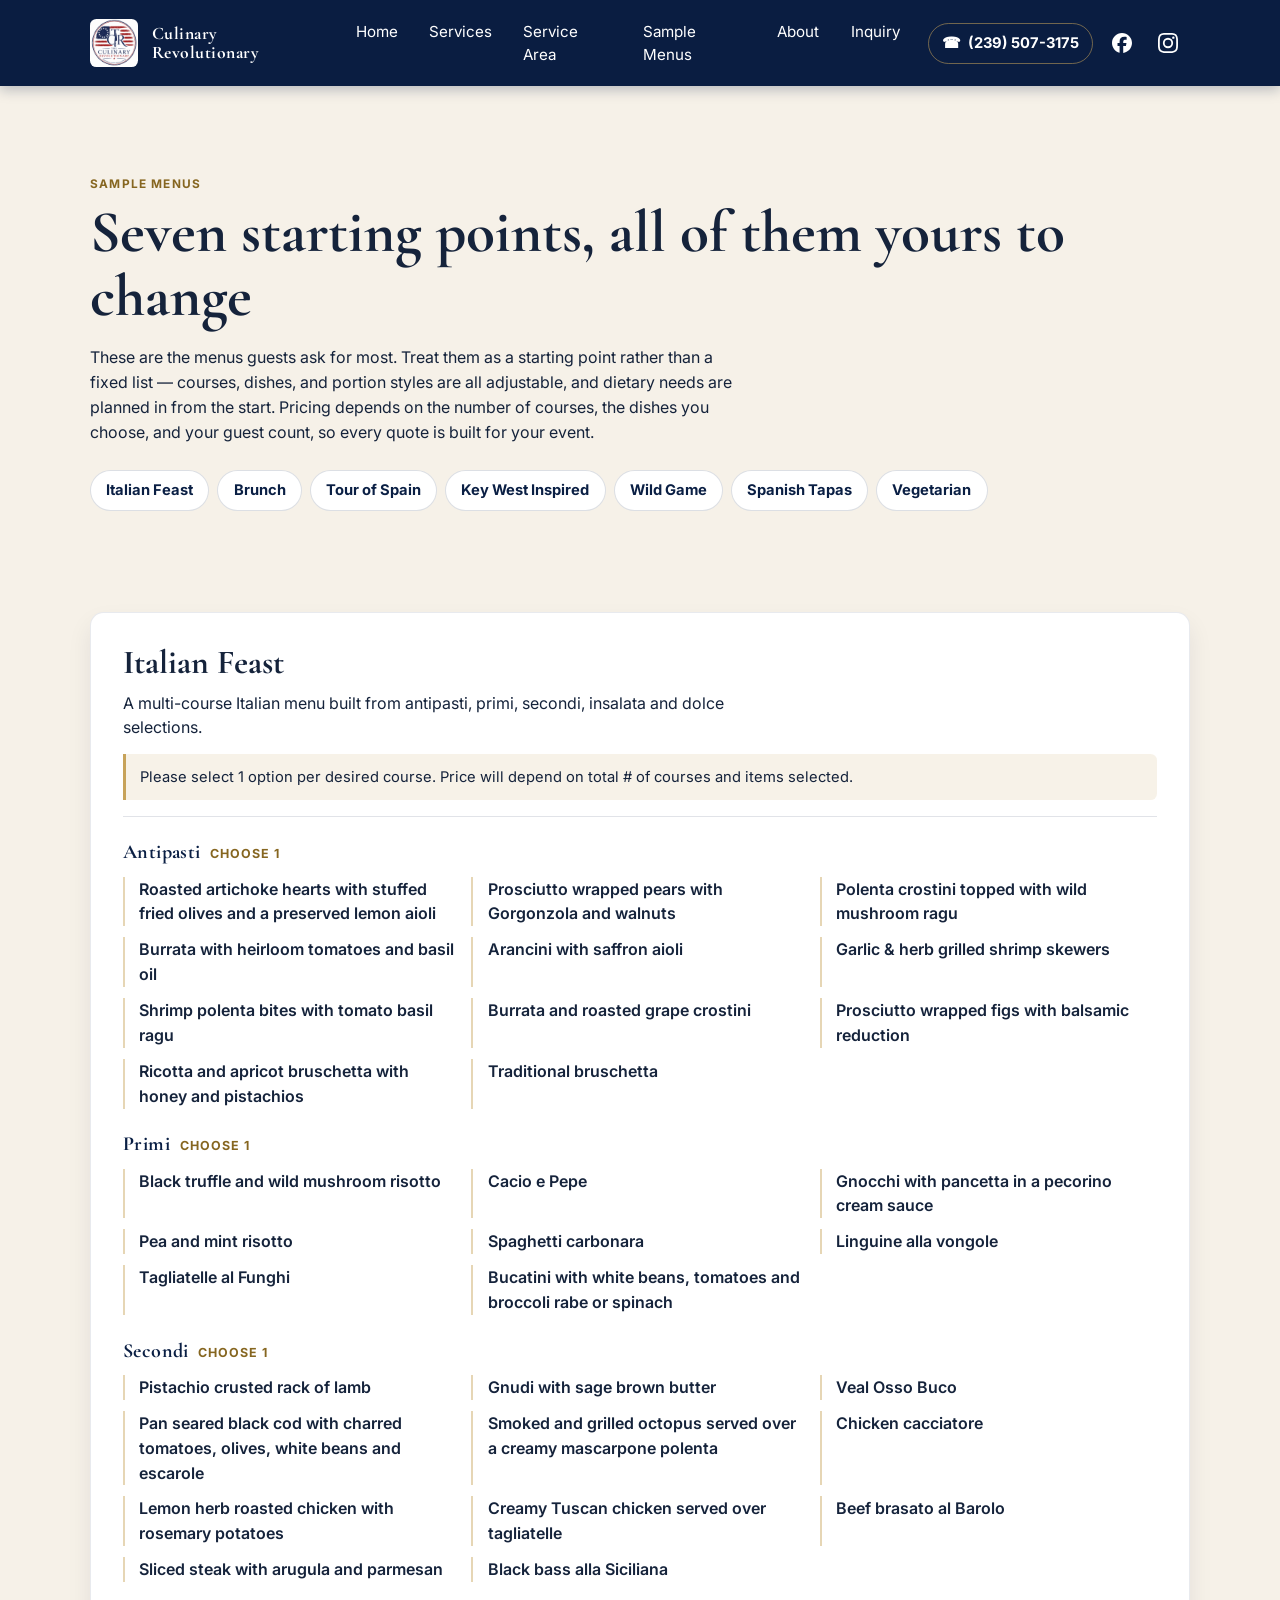
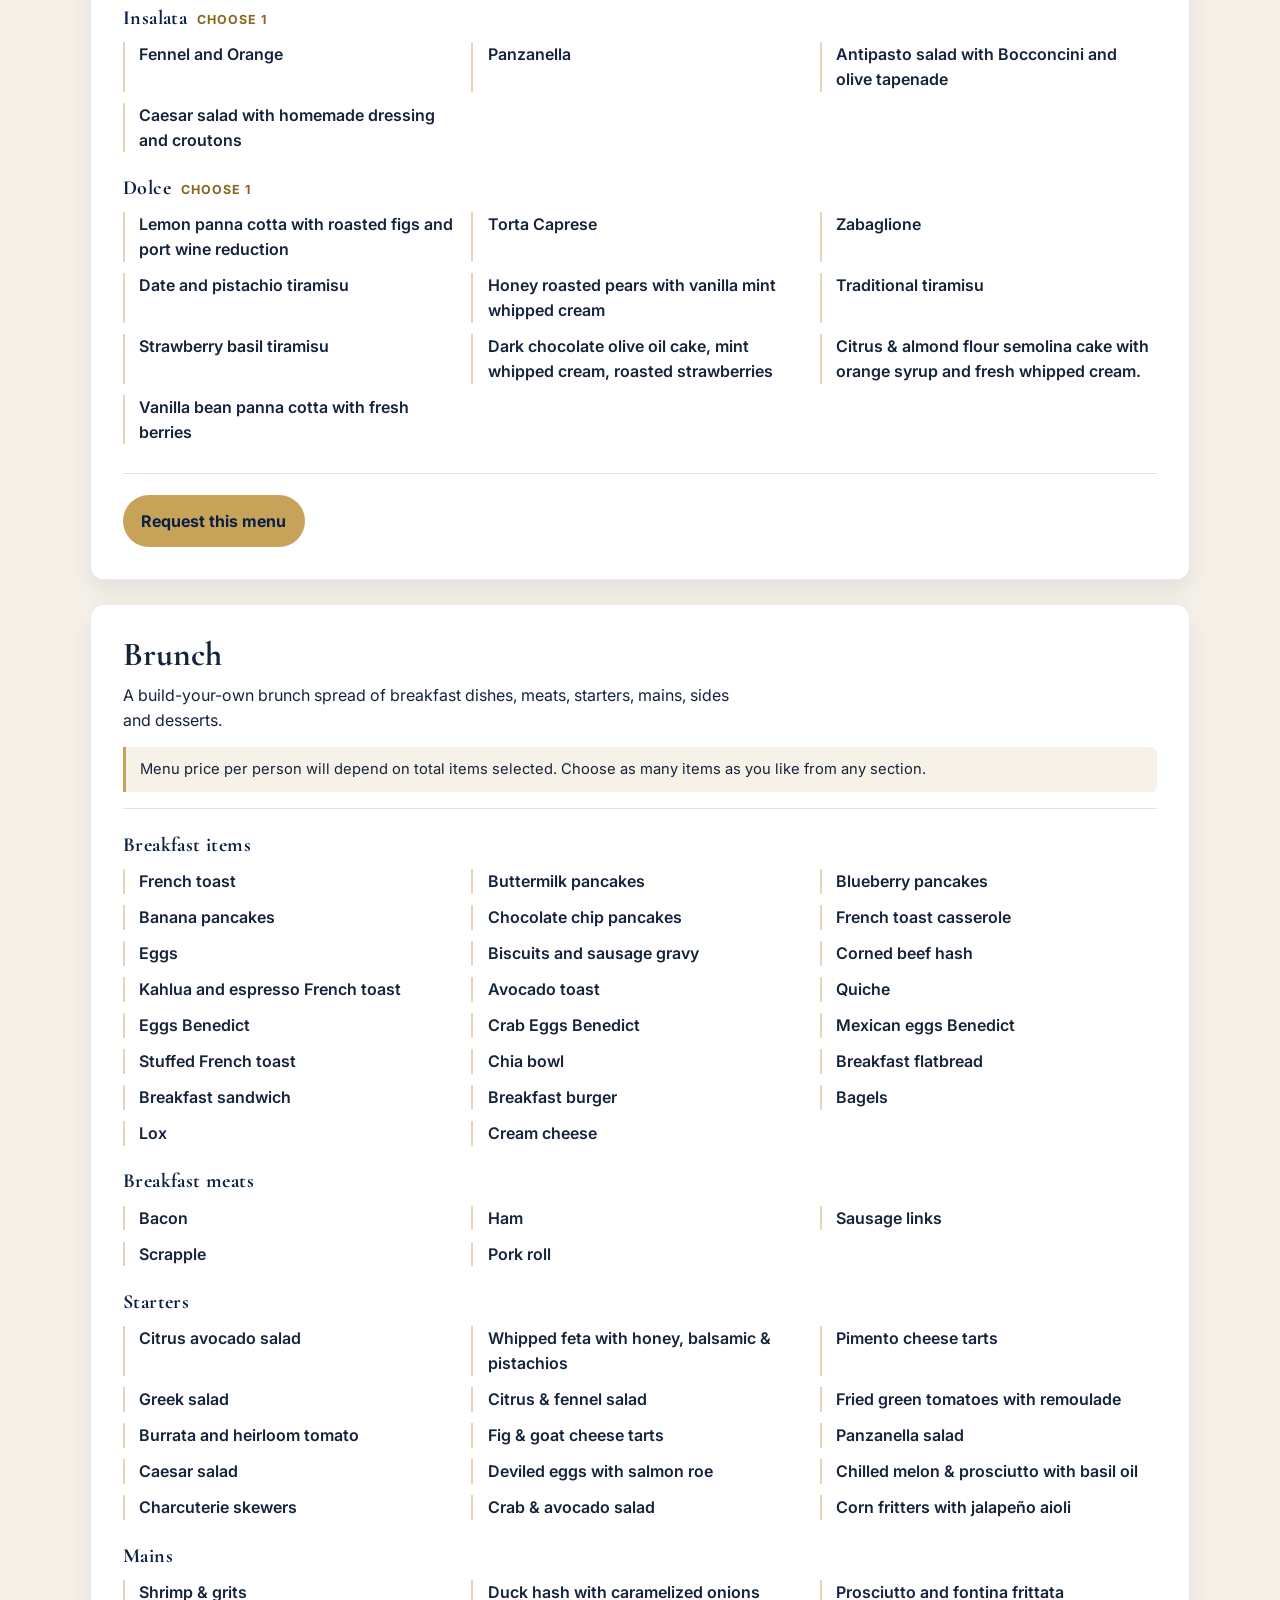
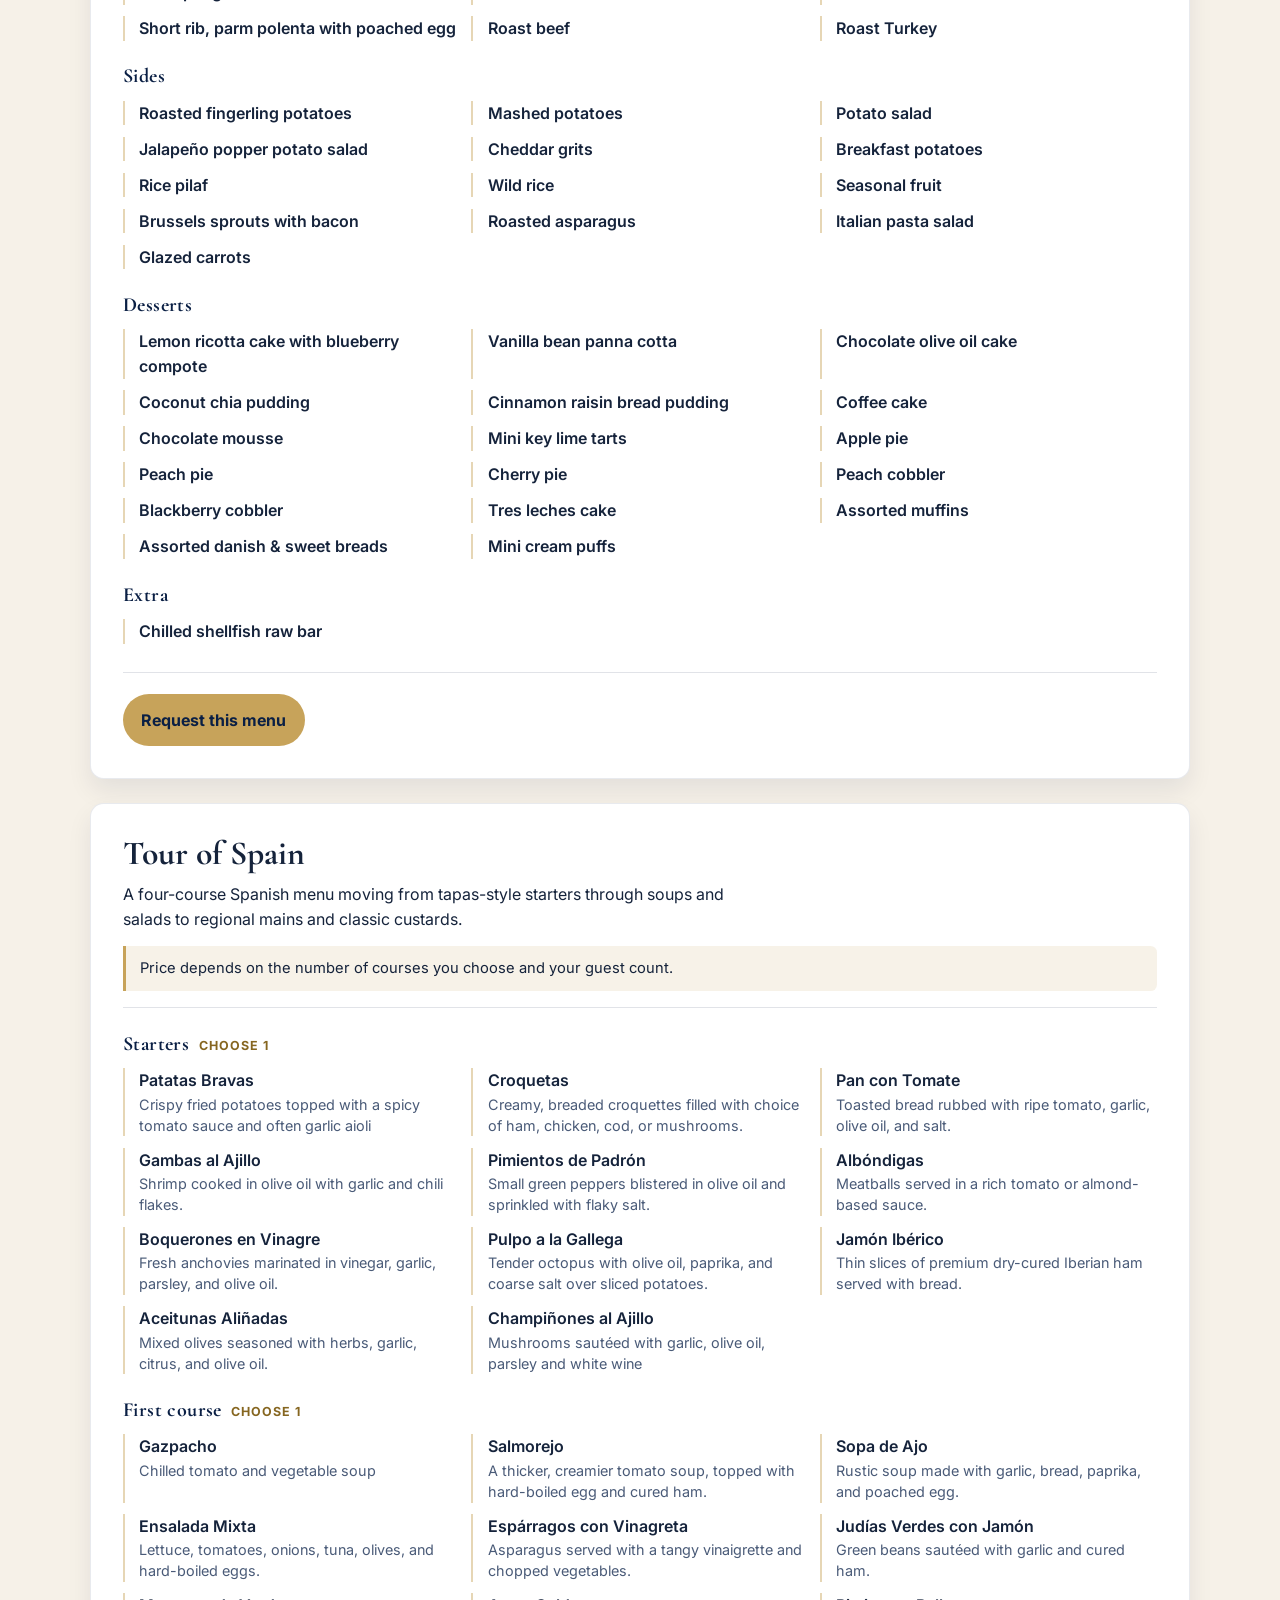
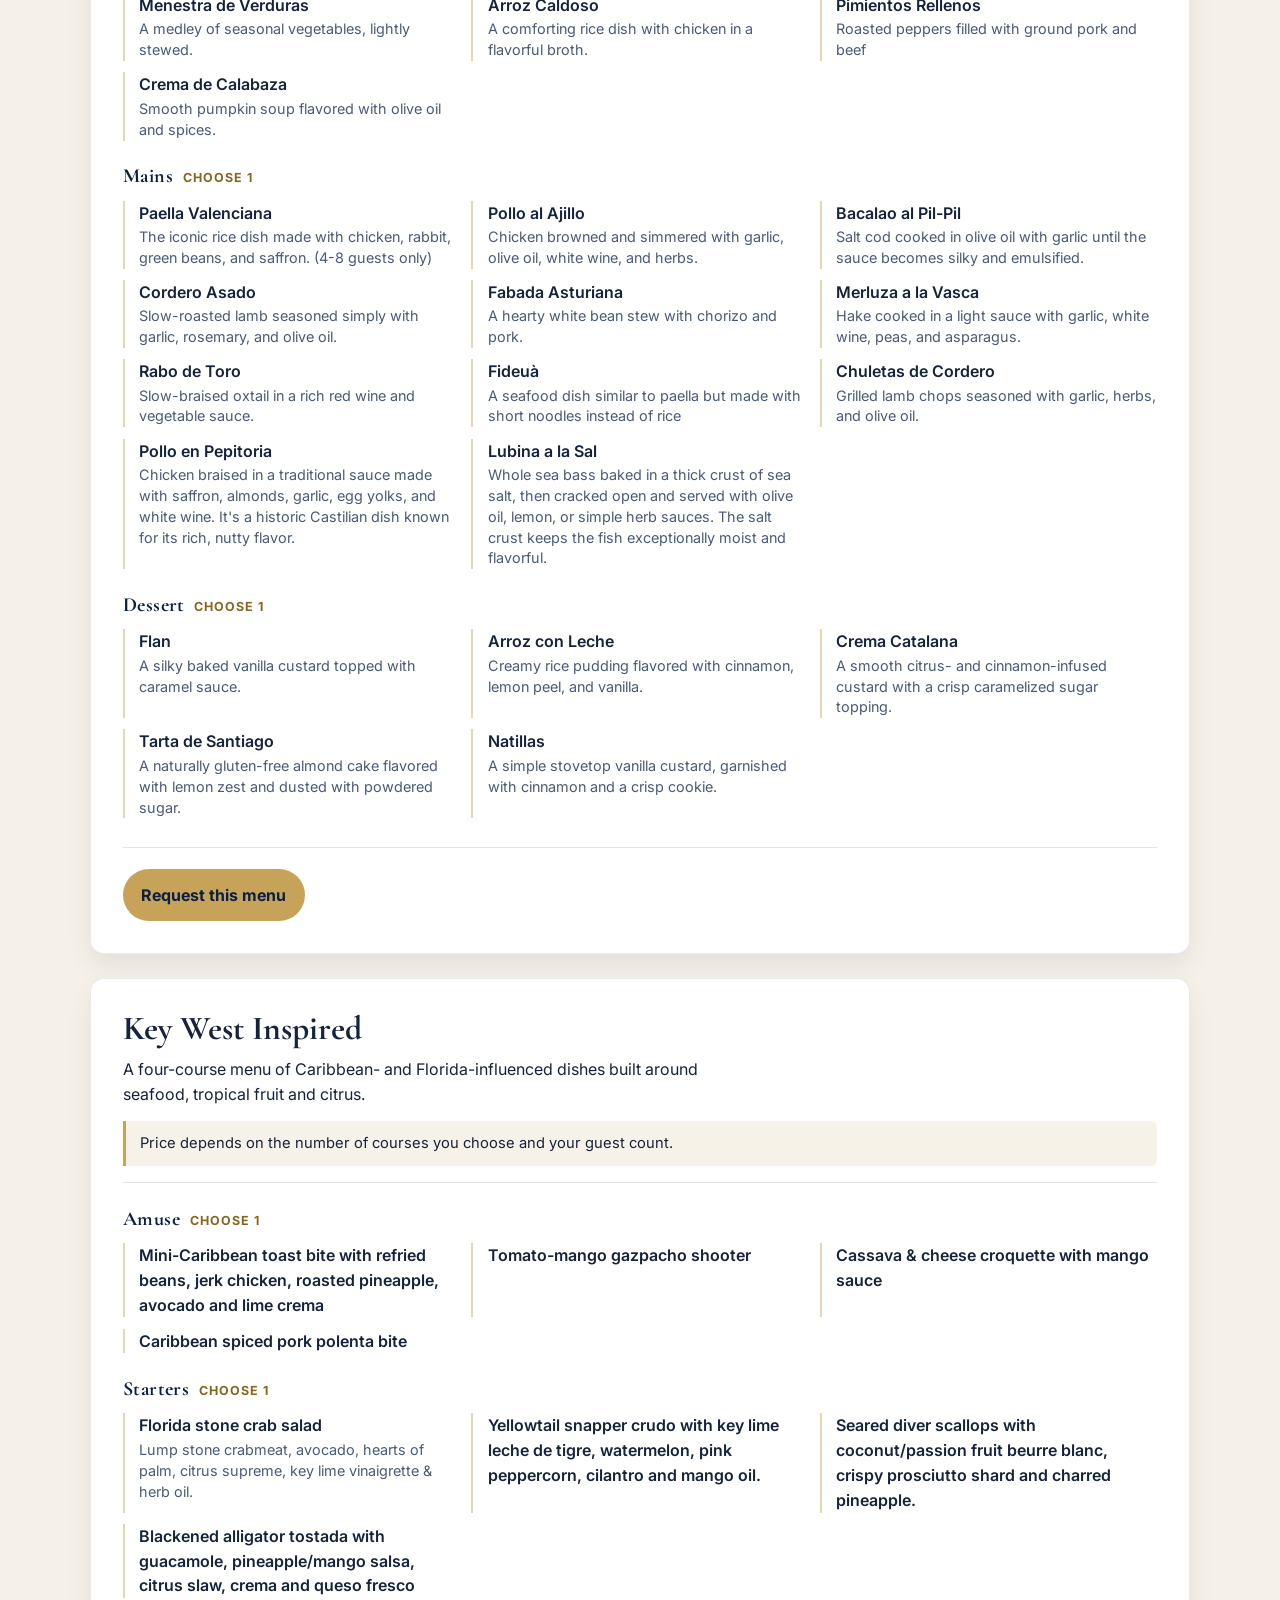
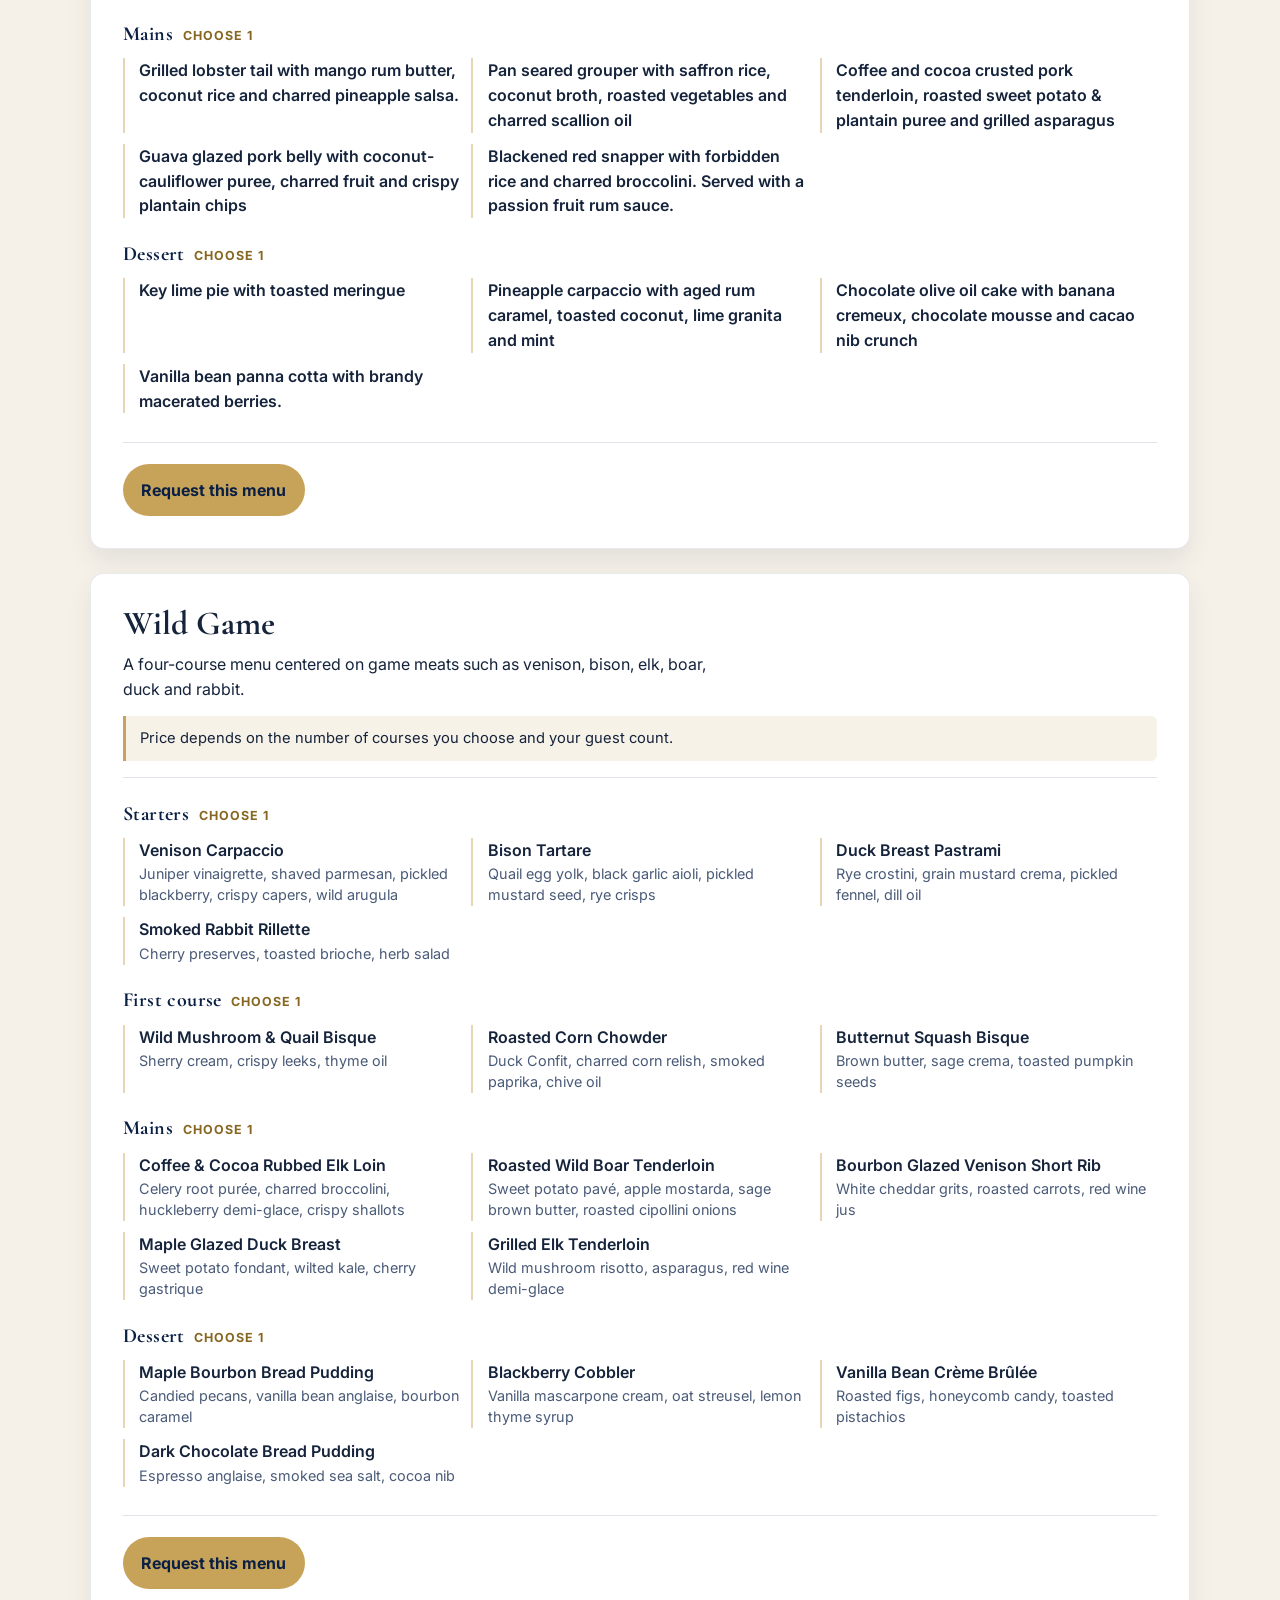
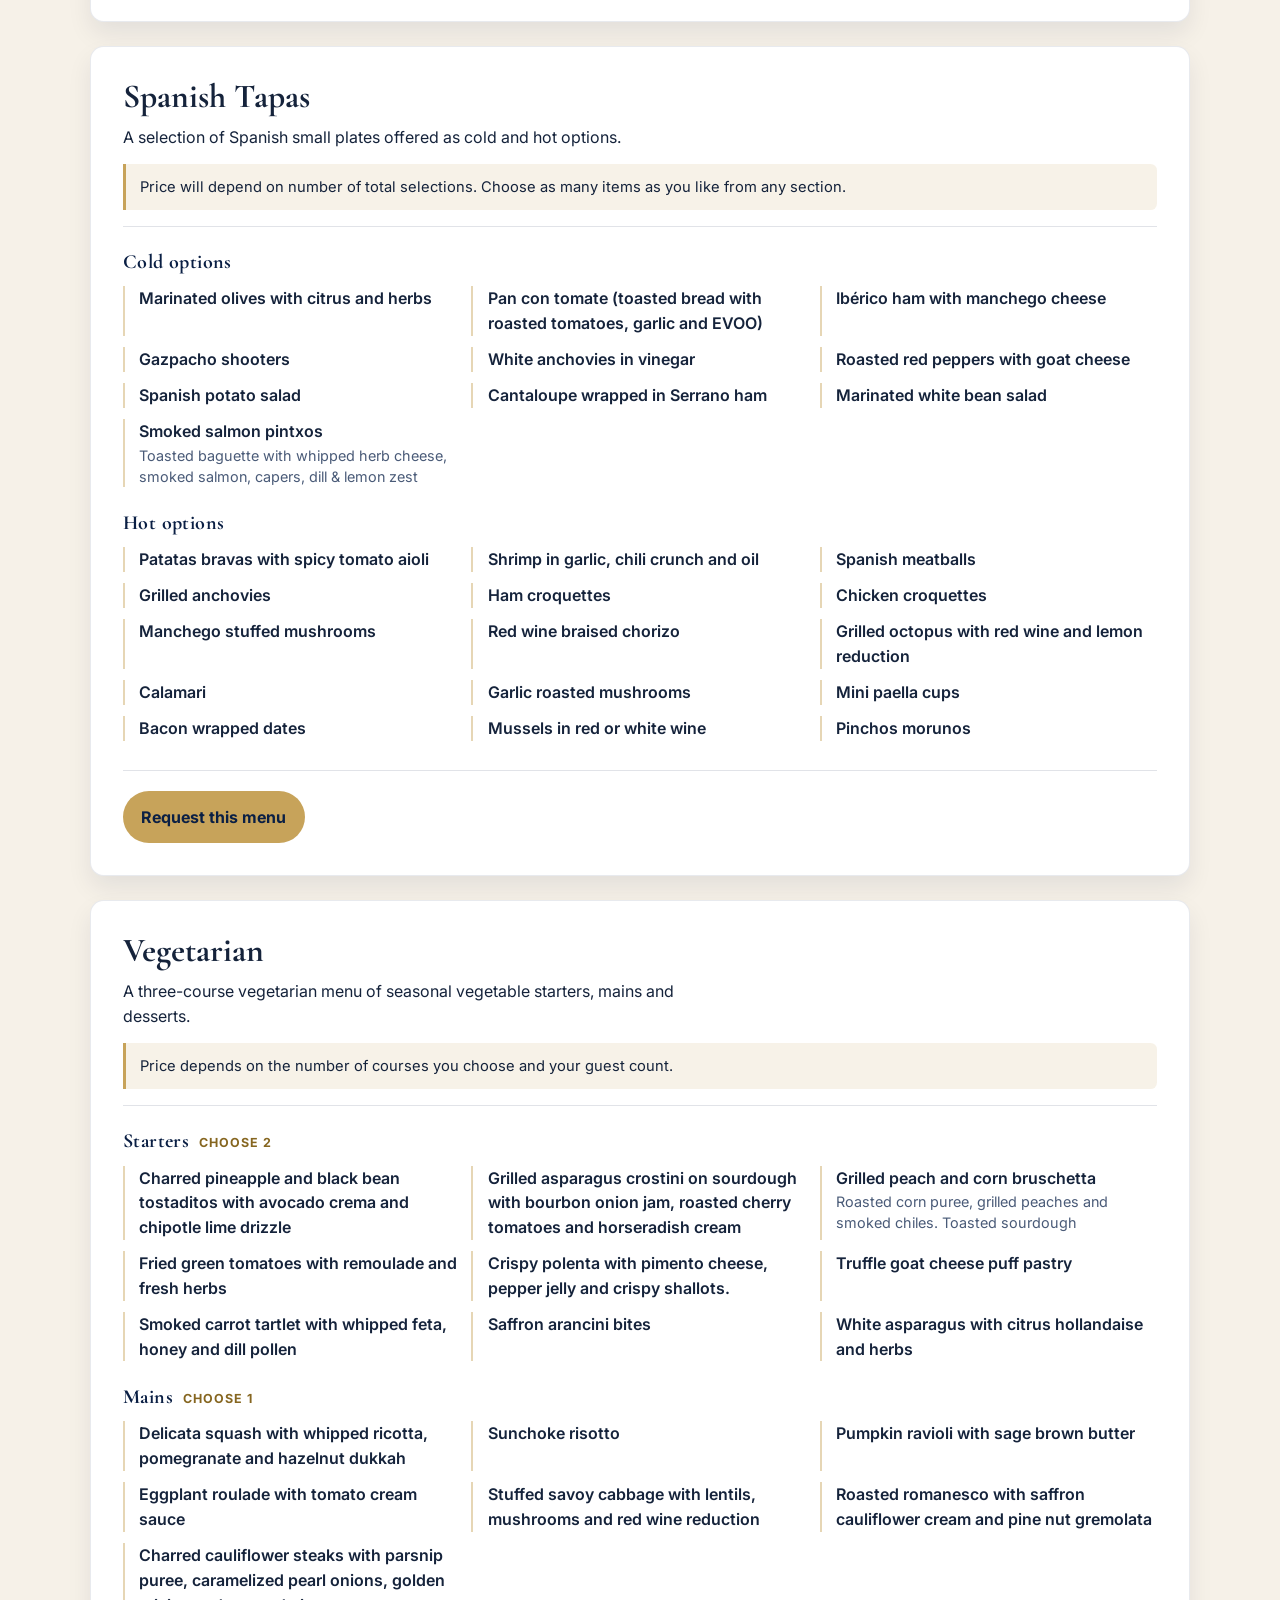
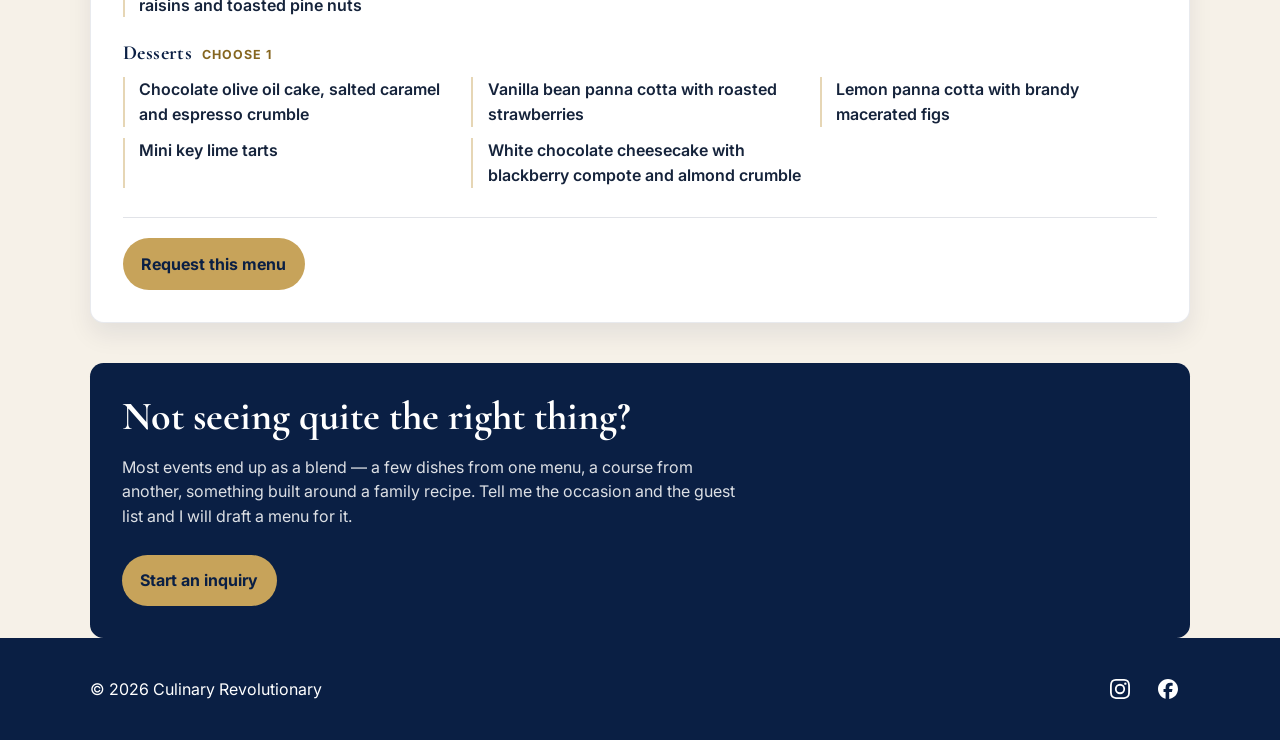
==== menus.html @ e6e98a35 "Add real menus, working inquiry form, and launch hardening The site had two things blocking a client" ====
<!DOCTYPE html>
<html lang="en">
<head>
  <meta charset="UTF-8" />
  <meta name="viewport" content="width=device-width, initial-scale=1.0" />
  <title>Sample Menus | Culinary Revolutionary — Private Chef, Southwest Florida</title>
  <meta
    name="description"
    content="Seven sample menus from Chef JB Martin: Italian, brunch, Spanish, Key West, wild game, tapas, and vegetarian. Every menu is customizable — choose your courses and dishes."
  />
  <meta name="theme-color" content="#0a1f44" />
  <link rel="canonical" href="https://www.culinary-revolutionary.com/menus.html" />

  <meta property="og:type" content="website" />
  <meta property="og:site_name" content="Culinary Revolutionary" />
  <meta property="og:title" content="Sample Menus | Culinary Revolutionary" />
  <meta property="og:description" content="Seven customizable sample menus from a private chef serving Southwest Florida." />
  <meta property="og:image" content="https://www.culinary-revolutionary.com/public/assets/hero.jpg" />
  <meta property="og:url" content="https://www.culinary-revolutionary.com/menus.html" />
  <meta name="twitter:card" content="summary_large_image" />

  <link rel="icon" href="favicon.ico" sizes="any" />
  <link rel="apple-touch-icon" href="public/assets/apple-touch-icon.png" />

  <link rel="preconnect" href="https://fonts.googleapis.com" />
  <link rel="preconnect" href="https://fonts.gstatic.com" crossorigin />
  <link
    href="https://fonts.googleapis.com/css2?family=Cormorant+Garamond:wght@600;700&family=Inter:wght@400;500;700&display=swap"
    rel="stylesheet"
  />
  <style>
    .icon-sprite { position: absolute; width: 0; height: 0; overflow: hidden; }
    .social-links { display: flex; align-items: center; gap: 0.15rem; margin: 0; padding: 0; list-style: none; }
    .social-links a { display: inline-flex; align-items: center; justify-content: center; width: 2.4rem; height: 2.4rem; }
    .social-links svg { display: block; width: 20px; height: 20px; fill: currentColor; }
  </style>
  <link rel="stylesheet" href="styles.css?v=20260829-1" />
</head>
<body>
  <a class="skip-link" href="#main">Skip to content</a>

  <!-- Icon sprite: referenced by <use> in the header and footer. -->
  <svg class="icon-sprite" aria-hidden="true" focusable="false" xmlns="http://www.w3.org/2000/svg">
    <symbol id="icon-facebook" viewBox="0 0 24 24">
      <path d="M9.101 23.691v-7.98H6.627v-3.667h2.474v-1.58c0-4.085 1.848-5.978 5.858-5.978.401 0 .955.042 1.468.103a8.68 8.68 0 0 1 1.141.195v3.325a8.623 8.623 0 0 0-.653-.036 26.805 26.805 0 0 0-.733-.009c-.707 0-1.259.096-1.675.309a1.686 1.686 0 0 0-.679.622c-.258.42-.374.995-.374 1.752v1.297h3.919l-.386 2.103-.287 1.564h-3.246v8.245C19.396 23.238 24 18.179 24 12.044c0-6.627-5.373-12-12-12s-12 5.373-12 12c0 5.628 3.874 10.35 9.101 11.647Z"/>
    </symbol>
    <symbol id="icon-instagram" viewBox="0 0 24 24">
      <path d="M12 2.163c3.204 0 3.584.012 4.85.07 3.252.148 4.771 1.691 4.919 4.919.058 1.265.069 1.645.069 4.849 0 3.205-.012 3.584-.069 4.849-.149 3.225-1.664 4.771-4.919 4.919-1.266.058-1.644.07-4.85.07-3.204 0-3.584-.012-4.849-.07-3.26-.149-4.771-1.699-4.919-4.92-.058-1.265-.07-1.644-.07-4.849 0-3.204.013-3.583.07-4.849.149-3.227 1.664-4.771 4.919-4.919 1.266-.057 1.645-.069 4.849-.069ZM12 0C8.741 0 8.333.014 7.053.072 2.695.272.273 2.69.073 7.052.014 8.333 0 8.741 0 12c0 3.259.014 3.668.072 4.948.2 4.358 2.618 6.78 6.98 6.98C8.333 23.986 8.741 24 12 24c3.259 0 3.668-.014 4.948-.072 4.354-.2 6.782-2.618 6.979-6.98.059-1.28.073-1.689.073-4.948 0-3.259-.014-3.667-.072-4.947-.196-4.354-2.617-6.78-6.979-6.98C15.668.014 15.259 0 12 0Zm0 5.838a6.162 6.162 0 1 0 0 12.324 6.162 6.162 0 0 0 0-12.324ZM12 16a4 4 0 1 1 0-8 4 4 0 0 1 0 8Zm6.406-11.845a1.44 1.44 0 1 0 0 2.881 1.44 1.44 0 0 0 0-2.881Z"/>
    </symbol>
  </svg>

  <header class="site-header">
    <div class="container nav-wrap">
      <a class="brand" href="index.html#home" aria-label="Culinary Revolutionary home">
        <img
          src="public/assets/logo-256.png"
          alt="Culinary Revolutionary logo"
          width="48"
          height="48"
        />
        <span>Culinary Revolutionary</span>
      </a>
      <nav id="primary-nav" aria-label="Main navigation">
        <ul>
          <li><a href="index.html#home">Home</a></li>
          <li><a href="index.html#services">Services</a></li>
          <li><a href="index.html#service-area">Service Area</a></li>
          <li><a href="menus.html" aria-current="page">Sample Menus</a></li>
          <li><a href="index.html#about">About</a></li>
          <li><a href="index.html#inquiry">Inquiry</a></li>
        </ul>
      </nav>
      <div class="header-actions">
        <a class="header-call" href="tel:+12395073175">
          <span aria-hidden="true">&#9742;</span>
          <span class="header-call-text">(239) 507-3175</span>
        </a>
        <ul class="social-links" aria-label="Culinary Revolutionary on social media">
          <li>
            <a
              href="https://www.facebook.com/people/Culinary-Revolutionary/61590884438081/"
              target="_blank"
              rel="noopener noreferrer"
              aria-label="Culinary Revolutionary on Facebook"
              title="Facebook"
            >
              <svg aria-hidden="true" focusable="false"><use href="#icon-facebook" /></svg>
            </a>
          </li>
          <li>
            <a
              href="https://www.instagram.com/culinary_revolutionary_"
              target="_blank"
              rel="noopener noreferrer"
              aria-label="Culinary Revolutionary on Instagram"
              title="Instagram"
            >
              <svg aria-hidden="true" focusable="false"><use href="#icon-instagram" /></svg>
            </a>
          </li>
        </ul>
        <button
          id="menu-toggle"
          class="menu-toggle"
          type="button"
          aria-controls="primary-nav"
          aria-expanded="false"
        >
          Menu
        </button>
      </div>
    </div>
  </header>

  <main id="main" tabindex="-1">
    <section class="section" id="menus">
      <div class="container">
        <p class="eyebrow">Sample Menus</p>
        <h1>Seven starting points, all of them yours to change</h1>
        <p class="section-intro">
          These are the menus guests ask for most. Treat them as a starting point rather
          than a fixed list — courses, dishes, and portion styles are all adjustable, and
          dietary needs are planned in from the start. Pricing depends on the number of
          courses, the dishes you choose, and your guest count, so every quote is built
          for your event.
        </p>
        <nav aria-label="Jump to a menu">
          <ul class="menu-toc">
      <li><a href="#italian-feast">Italian Feast</a></li>
      <li><a href="#brunch">Brunch</a></li>
      <li><a href="#tour-of-spain">Tour of Spain</a></li>
      <li><a href="#key-west-inspired">Key West Inspired</a></li>
      <li><a href="#wild-game">Wild Game</a></li>
      <li><a href="#spanish-tapas">Spanish Tapas</a></li>
      <li><a href="#vegetarian">Vegetarian</a></li>
          </ul>
        </nav>
      </div>
    </section>

    <div class="container">
      <article class="menu-block" id="italian-feast">
        <div class="menu-block-head">
          <h2>Italian Feast</h2>
          <p class="menu-blurb">A multi-course Italian menu built from antipasti, primi, secondi, insalata and dolce selections.</p>
          <p class="menu-selection-note">Please select 1 option per desired course. Price will depend on total # of courses and items selected.</p>
        </div>
        <div class="course">
          <div class="course-head">
            <h3>Antipasti</h3><span class="course-note">Choose 1</span>
          </div>
          <ul class="dish-list">
            <li>
              <span class="dish-name">Roasted artichoke hearts with stuffed fried olives and a preserved lemon aioli</span>
            </li>
            <li>
              <span class="dish-name">Prosciutto wrapped pears with Gorgonzola and walnuts</span>
            </li>
            <li>
              <span class="dish-name">Polenta crostini topped with wild mushroom ragu</span>
            </li>
            <li>
              <span class="dish-name">Burrata with heirloom tomatoes and basil oil</span>
            </li>
            <li>
              <span class="dish-name">Arancini with saffron aioli</span>
            </li>
            <li>
              <span class="dish-name">Garlic &amp; herb grilled shrimp skewers</span>
            </li>
            <li>
              <span class="dish-name">Shrimp polenta bites with tomato basil ragu</span>
            </li>
            <li>
              <span class="dish-name">Burrata and roasted grape crostini</span>
            </li>
            <li>
              <span class="dish-name">Prosciutto wrapped figs with balsamic reduction</span>
            </li>
            <li>
              <span class="dish-name">Ricotta and apricot bruschetta with honey and pistachios</span>
            </li>
            <li>
              <span class="dish-name">Traditional bruschetta</span>
            </li>
          </ul>
        </div>
        <div class="course">
          <div class="course-head">
            <h3>Primi</h3><span class="course-note">Choose 1</span>
          </div>
          <ul class="dish-list">
            <li>
              <span class="dish-name">Black truffle and wild mushroom risotto</span>
            </li>
            <li>
              <span class="dish-name">Cacio e Pepe</span>
            </li>
            <li>
              <span class="dish-name">Gnocchi with pancetta in a pecorino cream sauce</span>
            </li>
            <li>
              <span class="dish-name">Pea and mint risotto</span>
            </li>
            <li>
              <span class="dish-name">Spaghetti carbonara</span>
            </li>
            <li>
              <span class="dish-name">Linguine alla vongole</span>
            </li>
            <li>
              <span class="dish-name">Tagliatelle al Funghi</span>
            </li>
            <li>
              <span class="dish-name">Bucatini with white beans, tomatoes and broccoli rabe or spinach</span>
            </li>
          </ul>
        </div>
        <div class="course">
          <div class="course-head">
            <h3>Secondi</h3><span class="course-note">Choose 1</span>
          </div>
          <ul class="dish-list">
            <li>
              <span class="dish-name">Pistachio crusted rack of lamb</span>
            </li>
            <li>
              <span class="dish-name">Gnudi with sage brown butter</span>
            </li>
            <li>
              <span class="dish-name">Veal Osso Buco</span>
            </li>
            <li>
              <span class="dish-name">Pan seared black cod with charred tomatoes, olives, white beans and escarole</span>
            </li>
            <li>
              <span class="dish-name">Smoked and grilled octopus served over a creamy mascarpone polenta</span>
            </li>
            <li>
              <span class="dish-name">Chicken cacciatore</span>
            </li>
            <li>
              <span class="dish-name">Lemon herb roasted chicken with rosemary potatoes</span>
            </li>
            <li>
              <span class="dish-name">Creamy Tuscan chicken served over tagliatelle</span>
            </li>
            <li>
              <span class="dish-name">Beef brasato al Barolo</span>
            </li>
            <li>
              <span class="dish-name">Sliced steak with arugula and parmesan</span>
            </li>
            <li>
              <span class="dish-name">Black bass alla Siciliana</span>
            </li>
          </ul>
        </div>
        <div class="course">
          <div class="course-head">
            <h3>Insalata</h3><span class="course-note">Choose 1</span>
          </div>
          <ul class="dish-list">
            <li>
              <span class="dish-name">Fennel and Orange</span>
            </li>
            <li>
              <span class="dish-name">Panzanella</span>
            </li>
            <li>
              <span class="dish-name">Antipasto salad with Bocconcini and olive tapenade</span>
            </li>
            <li>
              <span class="dish-name">Caesar salad with homemade dressing and croutons</span>
            </li>
          </ul>
        </div>
        <div class="course">
          <div class="course-head">
            <h3>Dolce</h3><span class="course-note">Choose 1</span>
          </div>
          <ul class="dish-list">
            <li>
              <span class="dish-name">Lemon panna cotta with roasted figs and port wine reduction</span>
            </li>
            <li>
              <span class="dish-name">Torta Caprese</span>
            </li>
            <li>
              <span class="dish-name">Zabaglione</span>
            </li>
            <li>
              <span class="dish-name">Date and pistachio tiramisu</span>
            </li>
            <li>
              <span class="dish-name">Honey roasted pears with vanilla mint whipped cream</span>
            </li>
            <li>
              <span class="dish-name">Traditional tiramisu</span>
            </li>
            <li>
              <span class="dish-name">Strawberry basil tiramisu</span>
            </li>
            <li>
              <span class="dish-name">Dark chocolate olive oil cake, mint whipped cream, roasted strawberries</span>
            </li>
            <li>
              <span class="dish-name">Citrus &amp; almond flour semolina cake with orange syrup and fresh whipped cream.</span>
            </li>
            <li>
              <span class="dish-name">Vanilla bean panna cotta with fresh berries</span>
            </li>
          </ul>
        </div>
        <div class="menu-block-cta">
          <a class="button primary" href="index.html?menu=italian-feast#inquiry">Request this menu</a>
        </div>
      </article>
      <article class="menu-block" id="brunch">
        <div class="menu-block-head">
          <h2>Brunch</h2>
          <p class="menu-blurb">A build-your-own brunch spread of breakfast dishes, meats, starters, mains, sides and desserts.</p>
          <p class="menu-selection-note">Menu price per person will depend on total items selected. Choose as many items as you like from any section.</p>
        </div>
        <div class="course">
          <div class="course-head">
            <h3>Breakfast items</h3>
          </div>
          <ul class="dish-list">
            <li>
              <span class="dish-name">French toast</span>
            </li>
            <li>
              <span class="dish-name">Buttermilk pancakes</span>
            </li>
            <li>
              <span class="dish-name">Blueberry pancakes</span>
            </li>
            <li>
              <span class="dish-name">Banana pancakes</span>
            </li>
            <li>
              <span class="dish-name">Chocolate chip pancakes</span>
            </li>
            <li>
              <span class="dish-name">French toast casserole</span>
            </li>
            <li>
              <span class="dish-name">Eggs</span>
            </li>
            <li>
              <span class="dish-name">Biscuits and sausage gravy</span>
            </li>
            <li>
              <span class="dish-name">Corned beef hash</span>
            </li>
            <li>
              <span class="dish-name">Kahlua and espresso French toast</span>
            </li>
            <li>
              <span class="dish-name">Avocado toast</span>
            </li>
            <li>
              <span class="dish-name">Quiche</span>
            </li>
            <li>
              <span class="dish-name">Eggs Benedict</span>
            </li>
            <li>
              <span class="dish-name">Crab Eggs Benedict</span>
            </li>
            <li>
              <span class="dish-name">Mexican eggs Benedict</span>
            </li>
            <li>
              <span class="dish-name">Stuffed French toast</span>
            </li>
            <li>
              <span class="dish-name">Chia bowl</span>
            </li>
            <li>
              <span class="dish-name">Breakfast flatbread</span>
            </li>
            <li>
              <span class="dish-name">Breakfast sandwich</span>
            </li>
            <li>
              <span class="dish-name">Breakfast burger</span>
            </li>
            <li>
              <span class="dish-name">Bagels</span>
            </li>
            <li>
              <span class="dish-name">Lox</span>
            </li>
            <li>
              <span class="dish-name">Cream cheese</span>
            </li>
          </ul>
        </div>
        <div class="course">
          <div class="course-head">
            <h3>Breakfast meats</h3>
          </div>
          <ul class="dish-list">
            <li>
              <span class="dish-name">Bacon</span>
            </li>
            <li>
              <span class="dish-name">Ham</span>
            </li>
            <li>
              <span class="dish-name">Sausage links</span>
            </li>
            <li>
              <span class="dish-name">Scrapple</span>
            </li>
            <li>
              <span class="dish-name">Pork roll</span>
            </li>
          </ul>
        </div>
        <div class="course">
          <div class="course-head">
            <h3>Starters</h3>
          </div>
          <ul class="dish-list">
            <li>
              <span class="dish-name">Citrus avocado salad</span>
            </li>
            <li>
              <span class="dish-name">Whipped feta with honey, balsamic &amp; pistachios</span>
            </li>
            <li>
              <span class="dish-name">Pimento cheese tarts</span>
            </li>
            <li>
              <span class="dish-name">Greek salad</span>
            </li>
            <li>
              <span class="dish-name">Citrus &amp; fennel salad</span>
            </li>
            <li>
              <span class="dish-name">Fried green tomatoes with remoulade</span>
            </li>
            <li>
              <span class="dish-name">Burrata and heirloom tomato</span>
            </li>
            <li>
              <span class="dish-name">Fig &amp; goat cheese tarts</span>
            </li>
            <li>
              <span class="dish-name">Panzanella salad</span>
            </li>
            <li>
              <span class="dish-name">Caesar salad</span>
            </li>
            <li>
              <span class="dish-name">Deviled eggs with salmon roe</span>
            </li>
            <li>
              <span class="dish-name">Chilled melon &amp; prosciutto with basil oil</span>
            </li>
            <li>
              <span class="dish-name">Charcuterie skewers</span>
            </li>
            <li>
              <span class="dish-name">Crab &amp; avocado salad</span>
            </li>
            <li>
              <span class="dish-name">Corn fritters with jalapeño aioli</span>
            </li>
          </ul>
        </div>
        <div class="course">
          <div class="course-head">
            <h3>Mains</h3>
          </div>
          <ul class="dish-list">
            <li>
              <span class="dish-name">Shrimp &amp; grits</span>
            </li>
            <li>
              <span class="dish-name">Duck hash with caramelized onions</span>
            </li>
            <li>
              <span class="dish-name">Prosciutto and fontina frittata</span>
            </li>
            <li>
              <span class="dish-name">Short rib, parm polenta with poached egg</span>
            </li>
            <li>
              <span class="dish-name">Roast beef</span>
            </li>
            <li>
              <span class="dish-name">Roast Turkey</span>
            </li>
          </ul>
        </div>
        <div class="course">
          <div class="course-head">
            <h3>Sides</h3>
          </div>
          <ul class="dish-list">
            <li>
              <span class="dish-name">Roasted fingerling potatoes</span>
            </li>
            <li>
              <span class="dish-name">Mashed potatoes</span>
            </li>
            <li>
              <span class="dish-name">Potato salad</span>
            </li>
            <li>
              <span class="dish-name">Jalapeño popper potato salad</span>
            </li>
            <li>
              <span class="dish-name">Cheddar grits</span>
            </li>
            <li>
              <span class="dish-name">Breakfast potatoes</span>
            </li>
            <li>
              <span class="dish-name">Rice pilaf</span>
            </li>
            <li>
              <span class="dish-name">Wild rice</span>
            </li>
            <li>
              <span class="dish-name">Seasonal fruit</span>
            </li>
            <li>
              <span class="dish-name">Brussels sprouts with bacon</span>
            </li>
            <li>
              <span class="dish-name">Roasted asparagus</span>
            </li>
            <li>
              <span class="dish-name">Italian pasta salad</span>
            </li>
            <li>
              <span class="dish-name">Glazed carrots</span>
            </li>
          </ul>
        </div>
        <div class="course">
          <div class="course-head">
            <h3>Desserts</h3>
          </div>
          <ul class="dish-list">
            <li>
              <span class="dish-name">Lemon ricotta cake with blueberry compote</span>
            </li>
            <li>
              <span class="dish-name">Vanilla bean panna cotta</span>
            </li>
            <li>
              <span class="dish-name">Chocolate olive oil cake</span>
            </li>
            <li>
              <span class="dish-name">Coconut chia pudding</span>
            </li>
            <li>
              <span class="dish-name">Cinnamon raisin bread pudding</span>
            </li>
            <li>
              <span class="dish-name">Coffee cake</span>
            </li>
            <li>
              <span class="dish-name">Chocolate mousse</span>
            </li>
            <li>
              <span class="dish-name">Mini key lime tarts</span>
            </li>
            <li>
              <span class="dish-name">Apple pie</span>
            </li>
            <li>
              <span class="dish-name">Peach pie</span>
            </li>
            <li>
              <span class="dish-name">Cherry pie</span>
            </li>
            <li>
              <span class="dish-name">Peach cobbler</span>
            </li>
            <li>
              <span class="dish-name">Blackberry cobbler</span>
            </li>
            <li>
              <span class="dish-name">Tres leches cake</span>
            </li>
            <li>
              <span class="dish-name">Assorted muffins</span>
            </li>
            <li>
              <span class="dish-name">Assorted danish &amp; sweet breads</span>
            </li>
            <li>
              <span class="dish-name">Mini cream puffs</span>
            </li>
          </ul>
        </div>
        <div class="course">
          <div class="course-head">
            <h3>Extra</h3>
          </div>
          <ul class="dish-list">
            <li>
              <span class="dish-name">Chilled shellfish raw bar</span>
            </li>
          </ul>
        </div>
        <div class="menu-block-cta">
          <a class="button primary" href="index.html?menu=brunch#inquiry">Request this menu</a>
        </div>
      </article>
      <article class="menu-block" id="tour-of-spain">
        <div class="menu-block-head">
          <h2>Tour of Spain</h2>
          <p class="menu-blurb">A four-course Spanish menu moving from tapas-style starters through soups and salads to regional mains and classic custards.</p>
          <p class="menu-selection-note">Price depends on the number of courses you choose and your guest count.</p>
        </div>
        <div class="course">
          <div class="course-head">
            <h3>Starters</h3><span class="course-note">Choose 1</span>
          </div>
          <ul class="dish-list">
            <li>
              <span class="dish-name">Patatas Bravas</span>
              <span class="dish-desc">Crispy fried potatoes topped with a spicy tomato sauce and often garlic aioli</span>
            </li>
            <li>
              <span class="dish-name">Croquetas</span>
              <span class="dish-desc">Creamy, breaded croquettes filled with choice of ham, chicken, cod, or mushrooms.</span>
            </li>
            <li>
              <span class="dish-name">Pan con Tomate</span>
              <span class="dish-desc">Toasted bread rubbed with ripe tomato, garlic, olive oil, and salt.</span>
            </li>
            <li>
              <span class="dish-name">Gambas al Ajillo</span>
              <span class="dish-desc">Shrimp cooked in olive oil with garlic and chili flakes.</span>
            </li>
            <li>
              <span class="dish-name">Pimientos de Padrón</span>
              <span class="dish-desc">Small green peppers blistered in olive oil and sprinkled with flaky salt.</span>
            </li>
            <li>
              <span class="dish-name">Albóndigas</span>
              <span class="dish-desc">Meatballs served in a rich tomato or almond-based sauce.</span>
            </li>
            <li>
              <span class="dish-name">Boquerones en Vinagre</span>
              <span class="dish-desc">Fresh anchovies marinated in vinegar, garlic, parsley, and olive oil.</span>
            </li>
            <li>
              <span class="dish-name">Pulpo a la Gallega</span>
              <span class="dish-desc">Tender octopus with olive oil, paprika, and coarse salt over sliced potatoes.</span>
            </li>
            <li>
              <span class="dish-name">Jamón Ibérico</span>
              <span class="dish-desc">Thin slices of premium dry-cured Iberian ham served with bread.</span>
            </li>
            <li>
              <span class="dish-name">Aceitunas Aliñadas</span>
              <span class="dish-desc">Mixed olives seasoned with herbs, garlic, citrus, and olive oil.</span>
            </li>
            <li>
              <span class="dish-name">Champiñones al Ajillo</span>
              <span class="dish-desc">Mushrooms sautéed with garlic, olive oil, parsley and white wine</span>
            </li>
          </ul>
        </div>
        <div class="course">
          <div class="course-head">
            <h3>First course</h3><span class="course-note">Choose 1</span>
          </div>
          <ul class="dish-list">
            <li>
              <span class="dish-name">Gazpacho</span>
              <span class="dish-desc">Chilled tomato and vegetable soup</span>
            </li>
            <li>
              <span class="dish-name">Salmorejo</span>
              <span class="dish-desc">A thicker, creamier tomato soup, topped with hard-boiled egg and cured ham.</span>
            </li>
            <li>
              <span class="dish-name">Sopa de Ajo</span>
              <span class="dish-desc">Rustic soup made with garlic, bread, paprika, and poached egg.</span>
            </li>
            <li>
              <span class="dish-name">Ensalada Mixta</span>
              <span class="dish-desc">Lettuce, tomatoes, onions, tuna, olives, and hard-boiled eggs.</span>
            </li>
            <li>
              <span class="dish-name">Espárragos con Vinagreta</span>
              <span class="dish-desc">Asparagus served with a tangy vinaigrette and chopped vegetables.</span>
            </li>
            <li>
              <span class="dish-name">Judías Verdes con Jamón</span>
              <span class="dish-desc">Green beans sautéed with garlic and cured ham.</span>
            </li>
            <li>
              <span class="dish-name">Menestra de Verduras</span>
              <span class="dish-desc">A medley of seasonal vegetables, lightly stewed.</span>
            </li>
            <li>
              <span class="dish-name">Arroz Caldoso</span>
              <span class="dish-desc">A comforting rice dish with chicken in a flavorful broth.</span>
            </li>
            <li>
              <span class="dish-name">Pimientos Rellenos</span>
              <span class="dish-desc">Roasted peppers filled with ground pork and beef</span>
            </li>
            <li>
              <span class="dish-name">Crema de Calabaza</span>
              <span class="dish-desc">Smooth pumpkin soup flavored with olive oil and spices.</span>
            </li>
          </ul>
        </div>
        <div class="course">
          <div class="course-head">
            <h3>Mains</h3><span class="course-note">Choose 1</span>
          </div>
          <ul class="dish-list">
            <li>
              <span class="dish-name">Paella Valenciana</span>
              <span class="dish-desc">The iconic rice dish made with chicken, rabbit, green beans, and saffron. (4-8 guests only)</span>
            </li>
            <li>
              <span class="dish-name">Pollo al Ajillo</span>
              <span class="dish-desc">Chicken browned and simmered with garlic, olive oil, white wine, and herbs.</span>
            </li>
            <li>
              <span class="dish-name">Bacalao al Pil-Pil</span>
              <span class="dish-desc">Salt cod cooked in olive oil with garlic until the sauce becomes silky and emulsified.</span>
            </li>
            <li>
              <span class="dish-name">Cordero Asado</span>
              <span class="dish-desc">Slow-roasted lamb seasoned simply with garlic, rosemary, and olive oil.</span>
            </li>
            <li>
              <span class="dish-name">Fabada Asturiana</span>
              <span class="dish-desc">A hearty white bean stew with chorizo and pork.</span>
            </li>
            <li>
              <span class="dish-name">Merluza a la Vasca</span>
              <span class="dish-desc">Hake cooked in a light sauce with garlic, white wine, peas, and asparagus.</span>
            </li>
            <li>
              <span class="dish-name">Rabo de Toro</span>
              <span class="dish-desc">Slow-braised oxtail in a rich red wine and vegetable sauce.</span>
            </li>
            <li>
              <span class="dish-name">Fideuà</span>
              <span class="dish-desc">A seafood dish similar to paella but made with short noodles instead of rice</span>
            </li>
            <li>
              <span class="dish-name">Chuletas de Cordero</span>
              <span class="dish-desc">Grilled lamb chops seasoned with garlic, herbs, and olive oil.</span>
            </li>
            <li>
              <span class="dish-name">Pollo en Pepitoria</span>
              <span class="dish-desc">Chicken braised in a traditional sauce made with saffron, almonds, garlic, egg yolks, and white wine. It&#x27;s a historic Castilian dish known for its rich, nutty flavor.</span>
            </li>
            <li>
              <span class="dish-name">Lubina a la Sal</span>
              <span class="dish-desc">Whole sea bass baked in a thick crust of sea salt, then cracked open and served with olive oil, lemon, or simple herb sauces. The salt crust keeps the fish exceptionally moist and flavorful.</span>
            </li>
          </ul>
        </div>
        <div class="course">
          <div class="course-head">
            <h3>Dessert</h3><span class="course-note">Choose 1</span>
          </div>
          <ul class="dish-list">
            <li>
              <span class="dish-name">Flan</span>
              <span class="dish-desc">A silky baked vanilla custard topped with caramel sauce.</span>
            </li>
            <li>
              <span class="dish-name">Arroz con Leche</span>
              <span class="dish-desc">Creamy rice pudding flavored with cinnamon, lemon peel, and vanilla.</span>
            </li>
            <li>
              <span class="dish-name">Crema Catalana</span>
              <span class="dish-desc">A smooth citrus- and cinnamon-infused custard with a crisp caramelized sugar topping.</span>
            </li>
            <li>
              <span class="dish-name">Tarta de Santiago</span>
              <span class="dish-desc">A naturally gluten-free almond cake flavored with lemon zest and dusted with powdered sugar.</span>
            </li>
            <li>
              <span class="dish-name">Natillas</span>
              <span class="dish-desc">A simple stovetop vanilla custard, garnished with cinnamon and a crisp cookie.</span>
            </li>
          </ul>
        </div>
        <div class="menu-block-cta">
          <a class="button primary" href="index.html?menu=tour-of-spain#inquiry">Request this menu</a>
        </div>
      </article>
      <article class="menu-block" id="key-west-inspired">
        <div class="menu-block-head">
          <h2>Key West Inspired</h2>
          <p class="menu-blurb">A four-course menu of Caribbean- and Florida-influenced dishes built around seafood, tropical fruit and citrus.</p>
          <p class="menu-selection-note">Price depends on the number of courses you choose and your guest count.</p>
        </div>
        <div class="course">
          <div class="course-head">
            <h3>Amuse</h3><span class="course-note">Choose 1</span>
          </div>
          <ul class="dish-list">
            <li>
              <span class="dish-name">Mini-Caribbean toast bite with refried beans, jerk chicken, roasted pineapple, avocado and lime crema</span>
            </li>
            <li>
              <span class="dish-name">Tomato-mango gazpacho shooter</span>
            </li>
            <li>
              <span class="dish-name">Cassava &amp; cheese croquette with mango sauce</span>
            </li>
            <li>
              <span class="dish-name">Caribbean spiced pork polenta bite</span>
            </li>
          </ul>
        </div>
        <div class="course">
          <div class="course-head">
            <h3>Starters</h3><span class="course-note">Choose 1</span>
          </div>
          <ul class="dish-list">
            <li>
              <span class="dish-name">Florida stone crab salad</span>
              <span class="dish-desc">Lump stone crabmeat, avocado, hearts of palm, citrus supreme, key lime vinaigrette &amp; herb oil.</span>
            </li>
            <li>
              <span class="dish-name">Yellowtail snapper crudo with key lime leche de tigre, watermelon, pink peppercorn, cilantro and mango oil.</span>
            </li>
            <li>
              <span class="dish-name">Seared diver scallops with coconut/passion fruit beurre blanc, crispy prosciutto shard and charred pineapple.</span>
            </li>
            <li>
              <span class="dish-name">Blackened alligator tostada with guacamole, pineapple/mango salsa, citrus slaw, crema and queso fresco</span>
            </li>
          </ul>
        </div>
        <div class="course">
          <div class="course-head">
            <h3>Mains</h3><span class="course-note">Choose 1</span>
          </div>
          <ul class="dish-list">
            <li>
              <span class="dish-name">Grilled lobster tail with mango rum butter, coconut rice and charred pineapple salsa.</span>
            </li>
            <li>
              <span class="dish-name">Pan seared grouper with saffron rice, coconut broth, roasted vegetables and charred scallion oil</span>
            </li>
            <li>
              <span class="dish-name">Coffee and cocoa crusted pork tenderloin, roasted sweet potato &amp; plantain puree and grilled asparagus</span>
            </li>
            <li>
              <span class="dish-name">Guava glazed pork belly with coconut-cauliflower puree, charred fruit and crispy plantain chips</span>
            </li>
            <li>
              <span class="dish-name">Blackened red snapper with forbidden rice and charred broccolini. Served with a passion fruit rum sauce.</span>
            </li>
          </ul>
        </div>
        <div class="course">
          <div class="course-head">
            <h3>Dessert</h3><span class="course-note">Choose 1</span>
          </div>
          <ul class="dish-list">
            <li>
              <span class="dish-name">Key lime pie with toasted meringue</span>
            </li>
            <li>
              <span class="dish-name">Pineapple carpaccio with aged rum caramel, toasted coconut, lime granita and mint</span>
            </li>
            <li>
              <span class="dish-name">Chocolate olive oil cake with banana cremeux, chocolate mousse and cacao nib crunch</span>
            </li>
            <li>
              <span class="dish-name">Vanilla bean panna cotta with brandy macerated berries.</span>
            </li>
          </ul>
        </div>
        <div class="menu-block-cta">
          <a class="button primary" href="index.html?menu=key-west-inspired#inquiry">Request this menu</a>
        </div>
      </article>
      <article class="menu-block" id="wild-game">
        <div class="menu-block-head">
          <h2>Wild Game</h2>
          <p class="menu-blurb">A four-course menu centered on game meats such as venison, bison, elk, boar, duck and rabbit.</p>
          <p class="menu-selection-note">Price depends on the number of courses you choose and your guest count.</p>
        </div>
        <div class="course">
          <div class="course-head">
            <h3>Starters</h3><span class="course-note">Choose 1</span>
          </div>
          <ul class="dish-list">
            <li>
              <span class="dish-name">Venison Carpaccio</span>
              <span class="dish-desc">Juniper vinaigrette, shaved parmesan, pickled blackberry, crispy capers, wild arugula</span>
            </li>
            <li>
              <span class="dish-name">Bison Tartare</span>
              <span class="dish-desc">Quail egg yolk, black garlic aioli, pickled mustard seed, rye crisps</span>
            </li>
            <li>
              <span class="dish-name">Duck Breast Pastrami</span>
              <span class="dish-desc">Rye crostini, grain mustard crema, pickled fennel, dill oil</span>
            </li>
            <li>
              <span class="dish-name">Smoked Rabbit Rillette</span>
              <span class="dish-desc">Cherry preserves, toasted brioche, herb salad</span>
            </li>
          </ul>
        </div>
        <div class="course">
          <div class="course-head">
            <h3>First course</h3><span class="course-note">Choose 1</span>
          </div>
          <ul class="dish-list">
            <li>
              <span class="dish-name">Wild Mushroom &amp; Quail Bisque</span>
              <span class="dish-desc">Sherry cream, crispy leeks, thyme oil</span>
            </li>
            <li>
              <span class="dish-name">Roasted Corn Chowder</span>
              <span class="dish-desc">Duck Confit, charred corn relish, smoked paprika, chive oil</span>
            </li>
            <li>
              <span class="dish-name">Butternut Squash Bisque</span>
              <span class="dish-desc">Brown butter, sage crema, toasted pumpkin seeds</span>
            </li>
          </ul>
        </div>
        <div class="course">
          <div class="course-head">
            <h3>Mains</h3><span class="course-note">Choose 1</span>
          </div>
          <ul class="dish-list">
            <li>
              <span class="dish-name">Coffee &amp; Cocoa Rubbed Elk Loin</span>
              <span class="dish-desc">Celery root purée, charred broccolini, huckleberry demi-glace, crispy shallots</span>
            </li>
            <li>
              <span class="dish-name">Roasted Wild Boar Tenderloin</span>
              <span class="dish-desc">Sweet potato pavé, apple mostarda, sage brown butter, roasted cipollini onions</span>
            </li>
            <li>
              <span class="dish-name">Bourbon Glazed Venison Short Rib</span>
              <span class="dish-desc">White cheddar grits, roasted carrots, red wine jus</span>
            </li>
            <li>
              <span class="dish-name">Maple Glazed Duck Breast</span>
              <span class="dish-desc">Sweet potato fondant, wilted kale, cherry gastrique</span>
            </li>
            <li>
              <span class="dish-name">Grilled Elk Tenderloin</span>
              <span class="dish-desc">Wild mushroom risotto, asparagus, red wine demi-glace</span>
            </li>
          </ul>
        </div>
        <div class="course">
          <div class="course-head">
            <h3>Dessert</h3><span class="course-note">Choose 1</span>
          </div>
          <ul class="dish-list">
            <li>
              <span class="dish-name">Maple Bourbon Bread Pudding</span>
              <span class="dish-desc">Candied pecans, vanilla bean anglaise, bourbon caramel</span>
            </li>
            <li>
              <span class="dish-name">Blackberry Cobbler</span>
              <span class="dish-desc">Vanilla mascarpone cream, oat streusel, lemon thyme syrup</span>
            </li>
            <li>
              <span class="dish-name">Vanilla Bean Crème Brûlée</span>
              <span class="dish-desc">Roasted figs, honeycomb candy, toasted pistachios</span>
            </li>
            <li>
              <span class="dish-name">Dark Chocolate Bread Pudding</span>
              <span class="dish-desc">Espresso anglaise, smoked sea salt, cocoa nib</span>
            </li>
          </ul>
        </div>
        <div class="menu-block-cta">
          <a class="button primary" href="index.html?menu=wild-game#inquiry">Request this menu</a>
        </div>
      </article>
      <article class="menu-block" id="spanish-tapas">
        <div class="menu-block-head">
          <h2>Spanish Tapas</h2>
          <p class="menu-blurb">A selection of Spanish small plates offered as cold and hot options.</p>
          <p class="menu-selection-note">Price will depend on number of total selections. Choose as many items as you like from any section.</p>
        </div>
        <div class="course">
          <div class="course-head">
            <h3>Cold options</h3>
          </div>
          <ul class="dish-list">
            <li>
              <span class="dish-name">Marinated olives with citrus and herbs</span>
            </li>
            <li>
              <span class="dish-name">Pan con tomate (toasted bread with roasted tomatoes, garlic and EVOO)</span>
            </li>
            <li>
              <span class="dish-name">Ibérico ham with manchego cheese</span>
            </li>
            <li>
              <span class="dish-name">Gazpacho shooters</span>
            </li>
            <li>
              <span class="dish-name">White anchovies in vinegar</span>
            </li>
            <li>
              <span class="dish-name">Roasted red peppers with goat cheese</span>
            </li>
            <li>
              <span class="dish-name">Spanish potato salad</span>
            </li>
            <li>
              <span class="dish-name">Cantaloupe wrapped in Serrano ham</span>
            </li>
            <li>
              <span class="dish-name">Marinated white bean salad</span>
            </li>
            <li>
              <span class="dish-name">Smoked salmon pintxos</span>
              <span class="dish-desc">Toasted baguette with whipped herb cheese, smoked salmon, capers, dill &amp; lemon zest</span>
            </li>
          </ul>
        </div>
        <div class="course">
          <div class="course-head">
            <h3>Hot options</h3>
          </div>
          <ul class="dish-list">
            <li>
              <span class="dish-name">Patatas bravas with spicy tomato aioli</span>
            </li>
            <li>
              <span class="dish-name">Shrimp in garlic, chili crunch and oil</span>
            </li>
            <li>
              <span class="dish-name">Spanish meatballs</span>
            </li>
            <li>
              <span class="dish-name">Grilled anchovies</span>
            </li>
            <li>
              <span class="dish-name">Ham croquettes</span>
            </li>
            <li>
              <span class="dish-name">Chicken croquettes</span>
            </li>
            <li>
              <span class="dish-name">Manchego stuffed mushrooms</span>
            </li>
            <li>
              <span class="dish-name">Red wine braised chorizo</span>
            </li>
            <li>
              <span class="dish-name">Grilled octopus with red wine and lemon reduction</span>
            </li>
            <li>
              <span class="dish-name">Calamari</span>
            </li>
            <li>
              <span class="dish-name">Garlic roasted mushrooms</span>
            </li>
            <li>
              <span class="dish-name">Mini paella cups</span>
            </li>
            <li>
              <span class="dish-name">Bacon wrapped dates</span>
            </li>
            <li>
              <span class="dish-name">Mussels in red or white wine</span>
            </li>
            <li>
              <span class="dish-name">Pinchos morunos</span>
            </li>
          </ul>
        </div>
        <div class="menu-block-cta">
          <a class="button primary" href="index.html?menu=spanish-tapas#inquiry">Request this menu</a>
        </div>
      </article>
      <article class="menu-block" id="vegetarian">
        <div class="menu-block-head">
          <h2>Vegetarian</h2>
          <p class="menu-blurb">A three-course vegetarian menu of seasonal vegetable starters, mains and desserts.</p>
          <p class="menu-selection-note">Price depends on the number of courses you choose and your guest count.</p>
        </div>
        <div class="course">
          <div class="course-head">
            <h3>Starters</h3><span class="course-note">Choose 2</span>
          </div>
          <ul class="dish-list">
            <li>
              <span class="dish-name">Charred pineapple and black bean tostaditos with avocado crema and chipotle lime drizzle</span>
            </li>
            <li>
              <span class="dish-name">Grilled asparagus crostini on sourdough with bourbon onion jam, roasted cherry tomatoes and horseradish cream</span>
            </li>
            <li>
              <span class="dish-name">Grilled peach and corn bruschetta</span>
              <span class="dish-desc">Roasted corn puree, grilled peaches and smoked chiles. Toasted sourdough</span>
            </li>
            <li>
              <span class="dish-name">Fried green tomatoes with remoulade and fresh herbs</span>
            </li>
            <li>
              <span class="dish-name">Crispy polenta with pimento cheese, pepper jelly and crispy shallots.</span>
            </li>
            <li>
              <span class="dish-name">Truffle goat cheese puff pastry</span>
            </li>
            <li>
              <span class="dish-name">Smoked carrot tartlet with whipped feta, honey and dill pollen</span>
            </li>
            <li>
              <span class="dish-name">Saffron arancini bites</span>
            </li>
            <li>
              <span class="dish-name">White asparagus with citrus hollandaise and herbs</span>
            </li>
          </ul>
        </div>
        <div class="course">
          <div class="course-head">
            <h3>Mains</h3><span class="course-note">Choose 1</span>
          </div>
          <ul class="dish-list">
            <li>
              <span class="dish-name">Delicata squash with whipped ricotta, pomegranate and hazelnut dukkah</span>
            </li>
            <li>
              <span class="dish-name">Sunchoke risotto</span>
            </li>
            <li>
              <span class="dish-name">Pumpkin ravioli with sage brown butter</span>
            </li>
            <li>
              <span class="dish-name">Eggplant roulade with tomato cream sauce</span>
            </li>
            <li>
              <span class="dish-name">Stuffed savoy cabbage with lentils, mushrooms and red wine reduction</span>
            </li>
            <li>
              <span class="dish-name">Roasted romanesco with saffron cauliflower cream and pine nut gremolata</span>
            </li>
            <li>
              <span class="dish-name">Charred cauliflower steaks with parsnip puree, caramelized pearl onions, golden raisins and toasted pine nuts</span>
            </li>
          </ul>
        </div>
        <div class="course">
          <div class="course-head">
            <h3>Desserts</h3><span class="course-note">Choose 1</span>
          </div>
          <ul class="dish-list">
            <li>
              <span class="dish-name">Chocolate olive oil cake, salted caramel and espresso crumble</span>
            </li>
            <li>
              <span class="dish-name">Vanilla bean panna cotta with roasted strawberries</span>
            </li>
            <li>
              <span class="dish-name">Lemon panna cotta with brandy macerated figs</span>
            </li>
            <li>
              <span class="dish-name">Mini key lime tarts</span>
            </li>
            <li>
              <span class="dish-name">White chocolate cheesecake with blackberry compote and almond crumble</span>
            </li>
          </ul>
        </div>
        <div class="menu-block-cta">
          <a class="button primary" href="index.html?menu=vegetarian#inquiry">Request this menu</a>
        </div>
      </article>

      <section class="menus-outro">
        <h2>Not seeing quite the right thing?</h2>
        <p>
          Most events end up as a blend — a few dishes from one menu, a course from
          another, something built around a family recipe. Tell me the occasion and the
          guest list and I will draft a menu for it.
        </p>
        <a class="button primary" href="index.html#inquiry">Start an inquiry</a>
      </section>
    </div>
  </main>

  <footer class="site-footer">
    <div class="container footer-inner">
      <p>© 2026 Culinary Revolutionary</p>
      <ul class="social-links footer-social" aria-label="Culinary Revolutionary on social media">
        <li>
          <a
            href="https://www.instagram.com/culinary_revolutionary_"
            target="_blank"
            rel="noopener noreferrer"
            aria-label="Culinary Revolutionary on Instagram"
            title="Instagram"
          >
            <svg aria-hidden="true" focusable="false"><use href="#icon-instagram" /></svg>
          </a>
        </li>
        <li>
          <a
            href="https://www.facebook.com/people/Culinary-Revolutionary/61590884438081/"
            target="_blank"
            rel="noopener noreferrer"
            aria-label="Culinary Revolutionary on Facebook"
            title="Facebook"
          >
            <svg aria-hidden="true" focusable="false"><use href="#icon-facebook" /></svg>
          </a>
        </li>
      </ul>
    </div>
  </footer>

  <script src="script.js?v=20260829-1"></script>
</body>
</html>
---- styles.css ----
:root {
  --navy: #0a1f44;
  --slate: #4a5b78;
  --white: #ffffff;
  --cream: #f6f1e8;
  --gold: #c7a35a;
  /* --gold is 2.1:1 on cream — fine on navy, fails WCAG on light
     grounds. Use --gold-ink for gold-coloured text on cream/white. */
  --gold-ink: #866620;
  --surface: #ffffff;
  --text: #15233b;
  --shadow: 0 16px 40px rgba(10, 31, 68, 0.16);
}

*,
*::before,
*::after {
  box-sizing: border-box;
}

html {
  overflow-x: hidden;
  /* Offsets in-page anchor jumps so the sticky header never covers the
     heading that was jumped to. */
  scroll-padding-top: 6.5rem;
}

body {
  margin: 0;
  font-family: "Inter", "System-ui", -apple-system, BlinkMacSystemFont, "Segoe UI", sans-serif;
  color: var(--text);
  background: var(--cream);
  line-height: 1.55;
}

.site-header {
  position: sticky;
  top: 0;
  z-index: 30;
  background: color-mix(in srgb, var(--navy) 95%, black 5%);
  box-shadow: 0 4px 12px rgba(10, 31, 68, 0.25);
}

.container {
  width: min(1100px, 100% - 2rem);
  margin: 0 auto;
}

.nav-wrap {
  min-height: 5.4rem;
  display: flex;
  align-items: center;
  gap: 1rem;
  justify-content: space-between;
}

.brand {
  color: var(--white);
  text-decoration: none;
  display: inline-flex;
  align-items: center;
  gap: 0.85rem;
  font-family: "Cormorant Garamond", Georgia, serif;
  font-weight: 700;
  letter-spacing: 0.03em;
  font-size: 1.1rem;
}

.brand img {
  width: 48px;
  height: 48px;
  object-fit: contain;
  border-radius: 0.4rem;
}

#primary-nav {
  margin-left: auto;
}

#primary-nav ul {
  display: flex;
  gap: 0.45rem;
  margin: 0;
  padding: 0;
  list-style: none;
}

#primary-nav a {
  color: var(--white);
  text-decoration: none;
  font-size: 0.95rem;
  padding: 0.5rem 0.75rem;
  border-radius: 999px;
  display: inline-block;
}

#primary-nav a:hover,
#primary-nav a:focus {
  background: rgba(255, 255, 255, 0.12);
}

.menu-toggle {
  display: none;
  border: 1px solid rgba(255, 255, 255, 0.45);
  color: var(--white);
  background: transparent;
  border-radius: 0.55rem;
  padding: 0.5rem 0.85rem;
  font: inherit;
}

.skip-link {
  position: absolute;
  z-index: 100;
  left: -9999px;
  top: 0.5rem;
  background: var(--gold);
  color: var(--navy);
  padding: 0.5rem 0.8rem;
  border-radius: 0.4rem;
}

.skip-link:focus {
  left: 1rem;
}

.section {
  padding: clamp(3rem, 6vw, 5rem) 0;
}

.hero {
  position: relative;
  padding-top: 0;
  color: var(--white);
  min-height: 80svh;
  display: grid;
  align-items: stretch;
}

.hero-overlay {
  position: absolute;
  inset: 0;
  overflow: hidden;
}

.hero-image {
  width: 100%;
  height: 100%;
  object-fit: cover;
  object-position: center;
}

.hero::before {
  content: "";
  position: absolute;
  inset: 0;
  background: linear-gradient(120deg, rgba(10, 31, 68, 0.84), rgba(10, 31, 68, 0.5));
  z-index: 0;
}

.hero-content {
  position: relative;
  z-index: 1;
  min-height: 80svh;
  display: grid;
  align-content: center;
  padding-bottom: 2rem;
}

h1,
h2,
h3,
.brand {
  font-family: "Cormorant Garamond", Georgia, serif;
  line-height: 1.08;
  margin: 0;
}

h1 {
  font-size: clamp(2rem, 7vw, 3.7rem);
}

h2 {
  font-size: clamp(1.65rem, 3.9vw, 2.5rem);
}

h3 {
  font-size: 1.3rem;
  margin-bottom: 0.55rem;
}

.section-intro {
  max-width: 65ch;
  margin: 1rem 0 0;
}

/* Default eyebrow sits on cream/white, so it uses the darker ink. The
   hero and other navy panels override it back to the bright gold. */
.eyebrow {
  color: var(--gold-ink);
  text-transform: uppercase;
  letter-spacing: 0.1em;
  font-size: 0.74rem;
  font-weight: 700;
  margin-bottom: 0.5rem;
}

.hero .eyebrow,
.menus-outro .eyebrow,
.contact-card .eyebrow,
.proof-box .eyebrow {
  color: var(--gold);
}

.hero-subline {
  margin: 1rem 0 2rem;
  max-width: 55ch;
}

.hero-actions {
  display: flex;
  gap: 0.8rem;
  flex-wrap: wrap;
}

.button {
  text-decoration: none;
  border: 0;
  padding: 0.85rem 1.15rem;
  border-radius: 999px;
  font-weight: 700;
  display: inline-flex;
  align-items: center;
  justify-content: center;
  cursor: pointer;
}

.button.primary {
  background: var(--gold);
  color: var(--navy);
}

.button.secondary {
  color: var(--white);
  background: transparent;
  border: 1px solid rgba(255, 255, 255, 0.55);
}

.alt {
  background: rgba(255, 255, 255, 0.95);
}

.services-grid {
  margin-top: 1.6rem;
  display: grid;
  grid-template-columns: repeat(2, minmax(0, 1fr));
  gap: 1rem;
}

.service-card,
.menu-card {
  background: var(--surface);
  border-radius: 0.85rem;
  border: 1px solid rgba(10, 31, 68, 0.09);
  padding: 1.1rem;
  box-shadow: 0 12px 24px rgba(10, 31, 68, 0.1);
}

.service-card p {
  margin: 0;
}

.menus-grid {
  margin-top: 1.5rem;
  display: grid;
  gap: 1rem;
  grid-template-columns: repeat(auto-fit, minmax(15rem, 1fr));
}

.menu-card ul {
  margin: 0;
  padding-left: 1.2rem;
  display: grid;
  gap: 0.45rem;
}

.menu-note {
  margin: 0 0 0.8rem;
  color: var(--slate);
  font-size: 0.95rem;
}

.about-grid {
  display: grid;
  gap: 1.2rem;
  grid-template-columns: 1.4fr 0.9fr;
}

.proof-box {
  background: rgba(255, 255, 255, 0.62);
  border: 1px dashed rgba(10, 31, 68, 0.2);
  border-radius: 0.85rem;
  padding: 1.1rem;
}

.proof-list,
.fact-list {
  padding-left: 1.2rem;
  margin: 0.9rem 0 0;
  display: grid;
  gap: 0.4rem;
}

.inquiry-layout {
  margin-top: 1.2rem;
  display: grid;
  gap: 1rem;
  grid-template-columns: 1.3fr 0.7fr;
}

.inquiry-form {
  display: grid;
  gap: 0.55rem;
  background: #fcfbf8;
  border: 1px solid rgba(10, 31, 68, 0.12);
  border-radius: 0.9rem;
  padding: 1.1rem;
}

.inquiry-form label {
  font-weight: 700;
  font-size: 0.94rem;
}

.inquiry-form input,
.inquiry-form select,
.inquiry-form textarea,
.inquiry-form button {
  font: inherit;
}

.inquiry-form input,
.inquiry-form select,
.inquiry-form textarea {
  width: 100%;
  min-height: 2.8rem;
  padding: 0.62rem 0.75rem;
  border-radius: 0.45rem;
  border: 1px solid #aeb3bc;
}

textarea {
  min-height: 7rem;
  resize: vertical;
}

.contact-card {
  font-style: normal;
  background: var(--navy);
  color: var(--white);
  border-radius: 0.9rem;
  padding: 1.1rem;
}

.contact-card a {
  display: block;
  color: var(--cream);
  margin-top: 0.45rem;
}

.form-status {
  margin: 0.25rem 0 0;
  color: #1f5d17;
  font-weight: 700;
}

.site-footer {
  background: var(--navy);
  color: var(--white);
  padding: 1.4rem 0;
}

.footer-inner {
  display: flex;
  justify-content: space-between;
  flex-wrap: wrap;
  gap: 0.75rem;
}

/* Two-tone ring: navy carries the contrast on light grounds, the gold
   halo carries it on navy ones, so one rule works everywhere. */
a:focus-visible,
button:focus-visible,
input:focus-visible,
select:focus-visible,
textarea:focus-visible {
  outline: 3px solid var(--navy);
  outline-offset: 2px;
  box-shadow: 0 0 0 5px rgba(199, 163, 90, 0.7);
}

.site-header a:focus-visible,
.site-footer a:focus-visible,
.contact-card a:focus-visible,
.menus-outro a:focus-visible,
.hero a:focus-visible {
  outline-color: var(--gold);
  box-shadow: 0 0 0 5px rgba(10, 31, 68, 0.6);
}

@media (max-width: 900px) {
  .menu-toggle {
    display: inline-flex;
  }

  #primary-nav {
    position: absolute;
    top: 5.3rem;
    right: 1rem;
    left: 1rem;
    background: var(--navy);
    border-radius: 0.8rem;
    box-shadow: var(--shadow);
    padding: 0.5rem;
    opacity: 0;
    transform: translateY(-8px);
    pointer-events: none;
    max-height: 0;
    overflow: hidden;
    /* visibility (not just opacity) keeps the closed menu out of the tab
       order and the accessibility tree, matching aria-expanded="false". */
    visibility: hidden;
    transition:
      opacity 0.2s ease,
      transform 0.2s ease,
      max-height 0.2s ease,
      visibility 0.2s ease;
  }

  #primary-nav.open {
    opacity: 1;
    transform: translateY(0);
    pointer-events: auto;
    max-height: 320px;
    visibility: visible;
  }

  #primary-nav ul {
    flex-direction: column;
    gap: 0;
  }

  #primary-nav li + li {
    border-top: 1px solid rgba(255, 255, 255, 0.12);
  }

  #primary-nav a {
    width: 100%;
    border-radius: 0;
  }

  .services-grid,
  .menus-grid,
  .about-grid,
  .inquiry-layout {
    grid-template-columns: 1fr;
  }

  .hero {
    min-height: 68svh;
  }

  .hero-content {
    min-height: 68svh;
  }
}

@media (max-width: 390px) {
  .nav-wrap {
    min-height: 5rem;
  }

  .hero-actions {
    flex-direction: column;
    width: 100%;
  }

  .hero-actions .button {
    width: 100%;
    justify-content: center;
  }

  .footer-inner {
    flex-direction: column;
  }
}

.service-card {
  overflow: hidden;
  padding: 0;
}

.service-card > img {
  display: block;
  width: 100%;
  aspect-ratio: 3 / 2;
  object-fit: cover;
}

.service-card .card-copy {
  padding: 1.15rem;
}

.menu-request,
.text-link {
  color: var(--navy);
  display: inline-block;
  margin-top: 1rem;
  font-weight: 800;
  text-underline-offset: 0.2rem;
}

.about-gallery {
  display: grid;
  grid-template-columns: 1.2fr 0.8fr;
  grid-template-rows: repeat(2, 150px);
  gap: 0.65rem;
}

.about-gallery img {
  width: 100%;
  height: 100%;
  object-fit: cover;
  border-radius: 0.8rem;
}

.about-gallery img:first-child {
  grid-row: 1 / 3;
}

.site-footer a {
  color: var(--white);
}

@media (min-width: 901px) {
  .about-grid {
    grid-template-columns: 1.25fr 0.85fr;
  }

  .about-gallery {
    grid-column: 1 / 2;
  }

  .proof-box {
    grid-column: 2 / 3;
    grid-row: 1 / 3;
  }
}

@media (max-width: 600px) {
  .brand span { display: none; }
  .section { padding: 3.25rem 0; }
  .services-grid, .menus-grid { grid-template-columns: 1fr; }
  .about-gallery { grid-template-rows: repeat(2, 120px); }
}

/* ---------------------------------------------------------------
   Social icons (header + footer)
   The sprite lives once in the DOM; both sets reference it by <use>.
   --------------------------------------------------------------- */

.icon-sprite {
  position: absolute;
  width: 0;
  height: 0;
  overflow: hidden;
}

.header-actions {
  display: flex;
  align-items: center;
  gap: 0.4rem;
}

.social-links {
  display: flex;
  align-items: center;
  gap: 0.15rem;
  margin: 0;
  padding: 0;
  list-style: none;
}

.social-links a {
  display: inline-flex;
  align-items: center;
  justify-content: center;
  width: 2.75rem;
  height: 2.75rem;
  border-radius: 999px;
  color: var(--white);
  text-decoration: none;
  transition:
    background 0.18s ease,
    color 0.18s ease;
}

.social-links svg {
  width: 20px;
  height: 20px;
  display: block;
  fill: currentColor;
}

.social-links a:hover,
.social-links a:focus-visible {
  background: rgba(255, 255, 255, 0.14);
  color: var(--gold);
}

.footer-social {
  gap: 0.25rem;
}

/* ---------------------------------------------------------------
   Career highlights panel
   --------------------------------------------------------------- */

.proof-box {
  background: var(--navy);
  color: var(--white);
  border: 1px solid rgba(199, 163, 90, 0.32);
  border-radius: 0.85rem;
  padding: 1.5rem 1.35rem;
  align-self: start;
  box-shadow: var(--shadow);
}

.proof-box h3 {
  color: var(--white);
}

.stat-list {
  list-style: none;
  margin: 1.3rem 0 0;
  padding: 0;
  display: grid;
  gap: 0.9rem;
}

.stat-list li {
  display: flex;
  align-items: baseline;
  gap: 0.75rem;
}

.stat-value {
  font-family: "Cormorant Garamond", Georgia, serif;
  font-size: 2rem;
  font-weight: 700;
  line-height: 1;
  color: var(--gold);
  min-width: 2.7rem;
}

.stat-label {
  font-size: 0.93rem;
  color: rgba(255, 255, 255, 0.86);
}

.proof-subhead {
  margin: 1.6rem 0 0;
  font-family: "Cormorant Garamond", Georgia, serif;
  font-size: 1rem;
  font-weight: 700;
  letter-spacing: 0.09em;
  text-transform: uppercase;
  color: var(--gold);
}

.proof-box .proof-list {
  margin: 0.7rem 0 0;
  padding: 0;
  list-style: none;
  gap: 0.35rem;
}

.proof-box .proof-list li {
  position: relative;
  padding-left: 1rem;
  font-size: 0.95rem;
}

.proof-box .proof-list li::before {
  content: "";
  position: absolute;
  left: 0;
  top: 0.62em;
  width: 5px;
  height: 5px;
  border-radius: 50%;
  background: var(--gold);
}

.proof-footnote {
  margin: 1.5rem 0 0;
  padding-top: 1.1rem;
  border-top: 1px solid rgba(255, 255, 255, 0.16);
  font-size: 0.85rem;
  line-height: 1.5;
  color: rgba(255, 255, 255, 0.72);
}

/* ---------------------------------------------------------------
   Inquiry form
   --------------------------------------------------------------- */

/* Bots fill this; people never see it. Absolutely positioned so it
   takes no space in the form grid. */
.inquiry-form .honeypot {
  position: absolute;
  left: -9999px;
  width: 1px;
  height: 1px;
  min-height: 0;
  padding: 0;
  border: 0;
  opacity: 0;
  pointer-events: none;
}

.inquiry-form .button.primary {
  margin-top: 0.4rem;
  justify-self: start;
  padding-inline: 1.6rem;
}

.button[disabled] {
  opacity: 0.6;
  cursor: progress;
}

.form-status.is-pending {
  color: var(--slate);
}

.form-status.is-error {
  color: #a3271b;
}

.form-privacy {
  margin: 0.2rem 0 0;
  font-size: 0.82rem;
  line-height: 1.45;
  color: var(--slate);
}

@media (max-width: 600px) {
  .inquiry-form .button.primary {
    justify-self: stretch;
    width: 100%;
  }

  .proof-box {
    padding: 1.25rem 1.1rem;
  }
}

@media (max-width: 390px) {
  .footer-inner {
    align-items: flex-start;
  }
}

/* ---------------------------------------------------------------
   Confirmation page (thank-you.html)
   --------------------------------------------------------------- */

.thanks {
  display: grid;
  align-content: center;
  min-height: calc(100svh - 5.4rem - 5.2rem);
}

.thanks-inner {
  max-width: 44rem;
}

.thanks h1 {
  font-size: clamp(1.9rem, 5vw, 3rem);
}

.thanks-lede {
  margin: 1.1rem 0 0;
  font-size: 1.08rem;
  max-width: 52ch;
}

.thanks-note {
  margin: 1.1rem 0 1.8rem;
  color: var(--slate);
}

.thanks-note a {
  color: var(--navy);
  font-weight: 700;
}

/* ---------------------------------------------------------------
   Sample menu cards (homepage teaser grid)
   --------------------------------------------------------------- */

.menu-card {
  display: flex;
  flex-direction: column;
}

.menu-card .menu-teaser {
  margin: 0 0 0.9rem;
  color: var(--slate);
  font-size: 0.95rem;
}

.menu-card .menu-courses {
  margin: 0;
  padding: 0;
  list-style: none;
  display: flex;
  flex-wrap: wrap;
  gap: 0.3rem;
}

.menu-card .menu-courses li {
  font-size: 0.76rem;
  letter-spacing: 0.06em;
  text-transform: uppercase;
  font-weight: 700;
  color: var(--navy);
  background: rgba(199, 163, 90, 0.18);
  border-radius: 999px;
  padding: 0.2rem 0.6rem;
}

.menu-card .text-link {
  margin-top: auto;
  padding-top: 1rem;
}

/* ---------------------------------------------------------------
   Menus page
   --------------------------------------------------------------- */

.menu-toc {
  margin: 1.6rem 0 0;
  padding: 0;
  list-style: none;
  display: flex;
  flex-wrap: wrap;
  gap: 0.5rem;
}

.menu-toc a {
  display: inline-block;
  padding: 0.5rem 0.95rem;
  border-radius: 999px;
  background: var(--surface);
  border: 1px solid rgba(10, 31, 68, 0.14);
  color: var(--navy);
  text-decoration: none;
  font-weight: 700;
  font-size: 0.92rem;
}

.menu-toc a:hover,
.menu-toc a:focus-visible {
  background: var(--navy);
  color: var(--white);
  border-color: var(--navy);
}

.menu-block {
  /* Sticky header is ~5.4rem; keep anchored headings clear of it. */
  scroll-margin-top: 6.5rem;
  background: var(--surface);
  border: 1px solid rgba(10, 31, 68, 0.09);
  border-radius: 0.85rem;
  box-shadow: 0 12px 24px rgba(10, 31, 68, 0.08);
  padding: clamp(1.25rem, 3vw, 2rem);
  margin-top: 1.5rem;
}

.menu-block-head {
  border-bottom: 1px solid rgba(10, 31, 68, 0.12);
  padding-bottom: 1rem;
  margin-bottom: 1.4rem;
}

.menu-block-head h2 {
  font-size: clamp(1.5rem, 3.2vw, 2.1rem);
}

.menu-block-head .menu-blurb {
  margin: 0.6rem 0 0;
  max-width: 62ch;
}

.menu-selection-note {
  margin: 0.9rem 0 0;
  padding: 0.7rem 0.9rem;
  background: rgba(199, 163, 90, 0.14);
  border-left: 3px solid var(--gold);
  border-radius: 0 0.4rem 0.4rem 0;
  font-size: 0.92rem;
  color: var(--text);
}

.course {
  margin-top: 1.6rem;
}

.course:first-of-type {
  margin-top: 0;
}

.course-head {
  display: flex;
  align-items: baseline;
  flex-wrap: wrap;
  gap: 0.6rem;
  margin-bottom: 0.8rem;
}

.course-head h3 {
  margin: 0;
  font-size: 1.25rem;
  letter-spacing: 0.02em;
  color: var(--navy);
}

.course-note {
  font-size: 0.78rem;
  text-transform: uppercase;
  letter-spacing: 0.08em;
  font-weight: 700;
  color: var(--gold-ink);
}

.dish-list {
  margin: 0;
  padding: 0;
  list-style: none;
  display: grid;
  gap: 0.7rem;
  grid-template-columns: repeat(auto-fit, minmax(17rem, 1fr));
}

.dish-list li {
  padding-left: 0.9rem;
  border-left: 2px solid rgba(199, 163, 90, 0.45);
}

.dish-name {
  display: block;
  font-weight: 600;
}

.dish-desc {
  display: block;
  color: var(--slate);
  font-size: 0.9rem;
  line-height: 1.45;
  margin-top: 0.1rem;
}

.menu-block-cta {
  margin-top: 1.8rem;
  padding-top: 1.3rem;
  border-top: 1px solid rgba(10, 31, 68, 0.12);
}

.menus-outro {
  margin-top: 2.5rem;
  padding: clamp(1.25rem, 3vw, 2rem);
  background: var(--navy);
  color: var(--white);
  border-radius: 0.85rem;
}

.menus-outro h2 {
  color: var(--white);
}

.menus-outro p {
  max-width: 62ch;
  color: rgba(255, 255, 255, 0.86);
}

.menus-outro .button {
  margin-top: 0.6rem;
}

@media (max-width: 600px) {
  .dish-list {
    grid-template-columns: 1fr;
  }
}

.label-optional {
  font-weight: 400;
  color: var(--slate);
  font-size: 0.86rem;
}

.menus-cta {
  margin: 2rem 0 0;
  text-align: center;
}

/* ---------------------------------------------------------------
   Tap-to-call in the sticky header
   The number stays reachable at every breakpoint; on narrow screens
   the digits collapse to the handset glyph so the brand still fits.
   --------------------------------------------------------------- */

.header-call {
  display: inline-flex;
  align-items: center;
  gap: 0.4rem;
  color: var(--white);
  text-decoration: none;
  font-weight: 700;
  font-size: 0.92rem;
  white-space: nowrap;
  padding: 0.5rem 0.85rem;
  border: 1px solid rgba(199, 163, 90, 0.55);
  border-radius: 999px;
}

.header-call:hover,
.header-call:focus-visible {
  background: var(--gold);
  color: var(--navy);
  border-color: var(--gold);
}

.hero-tertiary {
  color: var(--white);
  align-self: center;
  margin-top: 0;
}

@media (max-width: 900px) {
  .header-call-text {
    position: absolute;
    width: 1px;
    height: 1px;
    overflow: hidden;
    clip-path: inset(50%);
    white-space: nowrap;
  }

  .header-call {
    padding: 0.5rem 0.7rem;
    font-size: 1.05rem;
  }
}

.dietary-head {
  margin-top: 2.4rem;
  font-size: 1.35rem;
}

.dietary-copy {
  max-width: 65ch;
  margin: 0.7rem 0 0;
}

.form-next {
  margin-top: 0.6rem;
  padding: 0.9rem 1.1rem;
  background: rgba(199, 163, 90, 0.12);
  border-radius: 0.6rem;
}

.form-next h3 {
  font-size: 1.05rem;
  margin-bottom: 0.5rem;
}

.form-next ol {
  margin: 0;
  padding-left: 1.15rem;
  display: grid;
  gap: 0.4rem;
  font-size: 0.92rem;
}

.thanks-next {
  margin: 1.6rem 0;
  max-width: 46rem;
}

.thanks-next h2 {
  font-size: 1.2rem;
  margin-bottom: 0.6rem;
}

.thanks-actions {
  display: flex;
  gap: 0.8rem;
  flex-wrap: wrap;
}

/* The secondary button is light-on-dark by default; on the cream
   confirmation page it needs the navy treatment to stay legible. */
.thanks-back {
  color: var(--navy);
  border-color: rgba(10, 31, 68, 0.45);
}
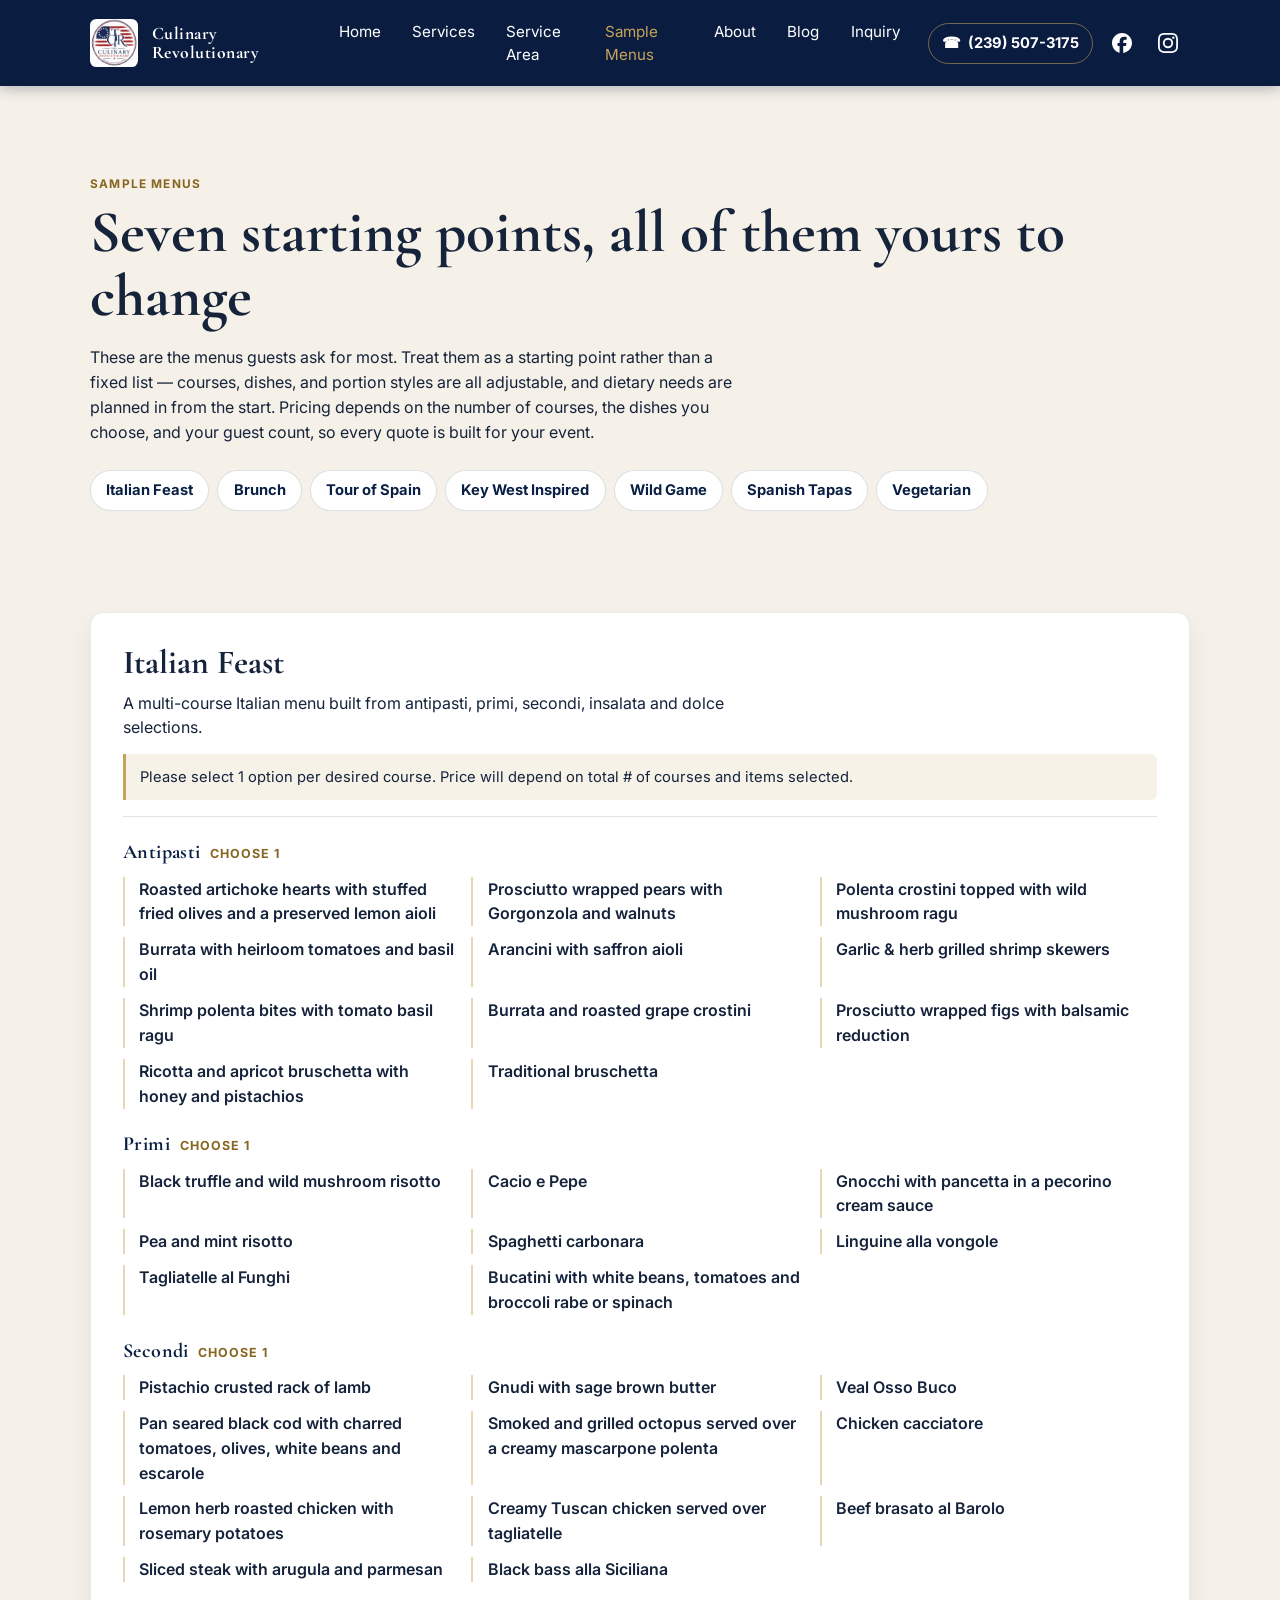
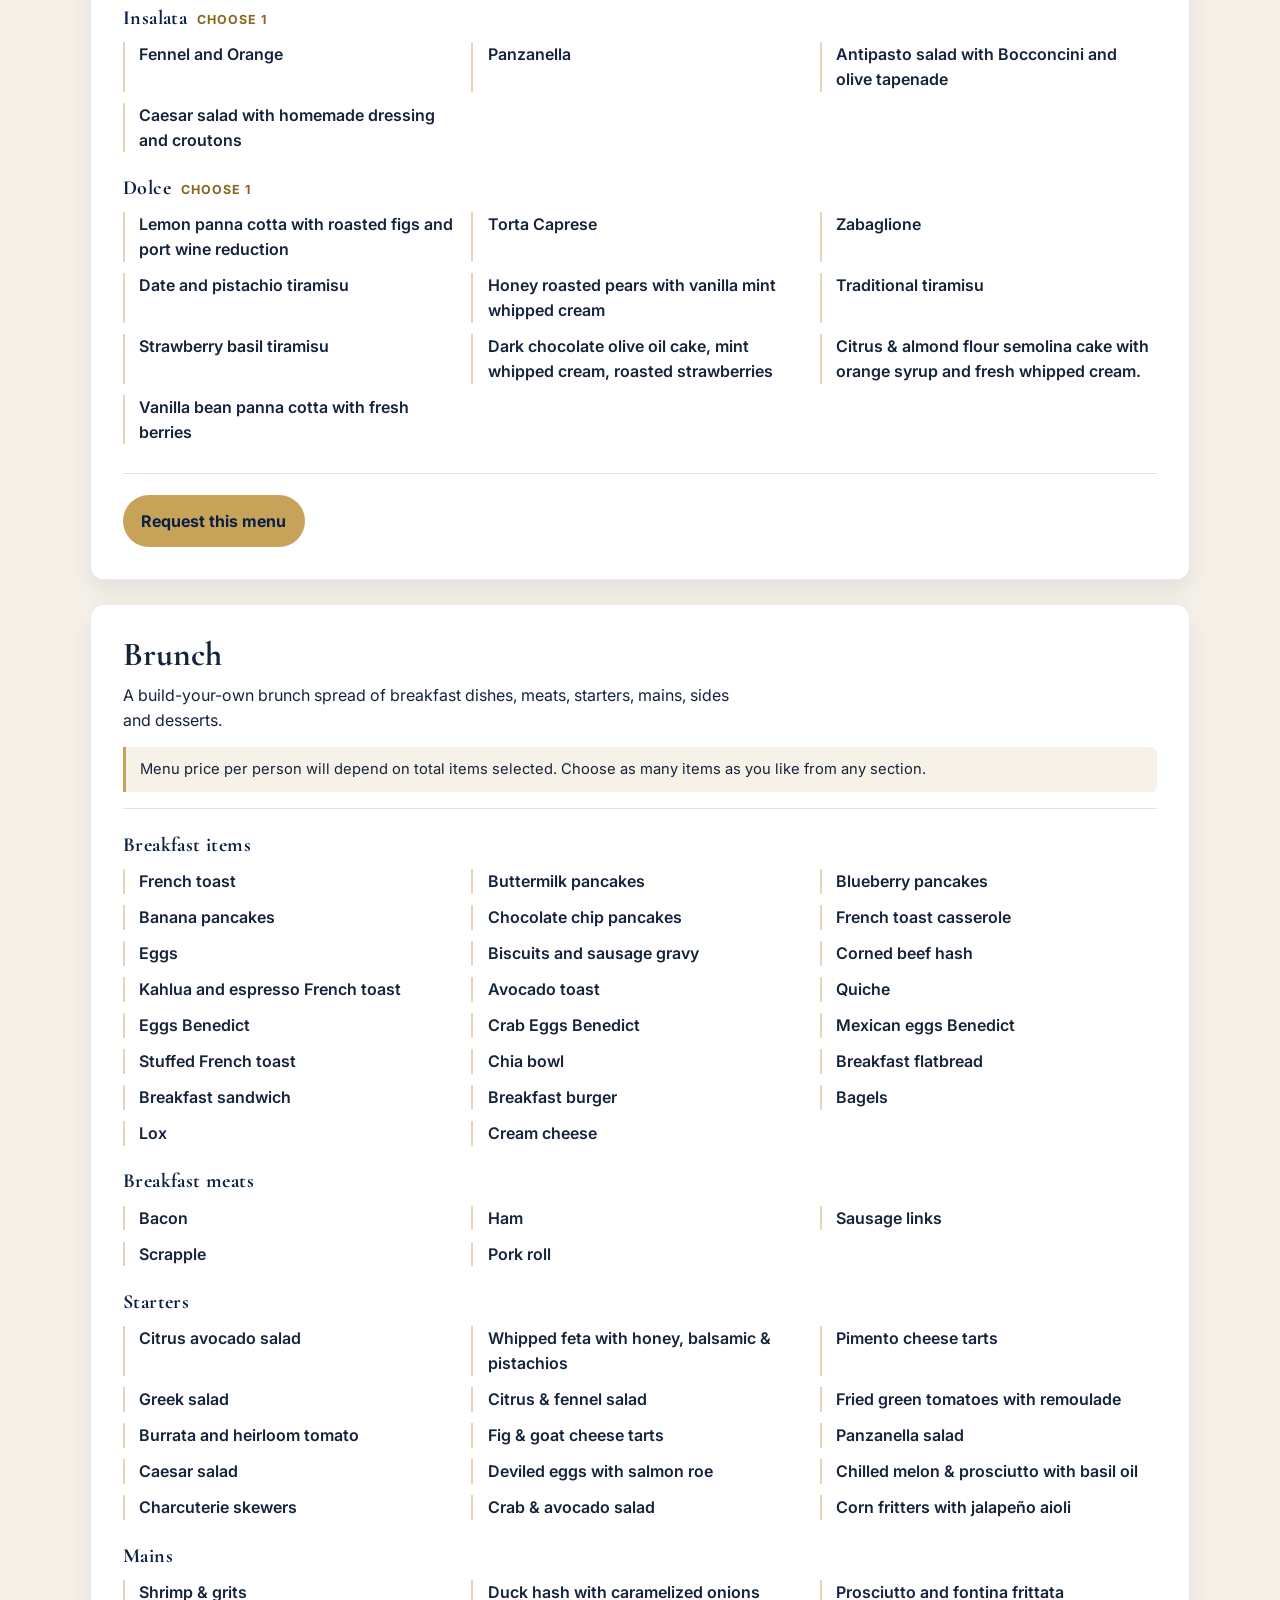
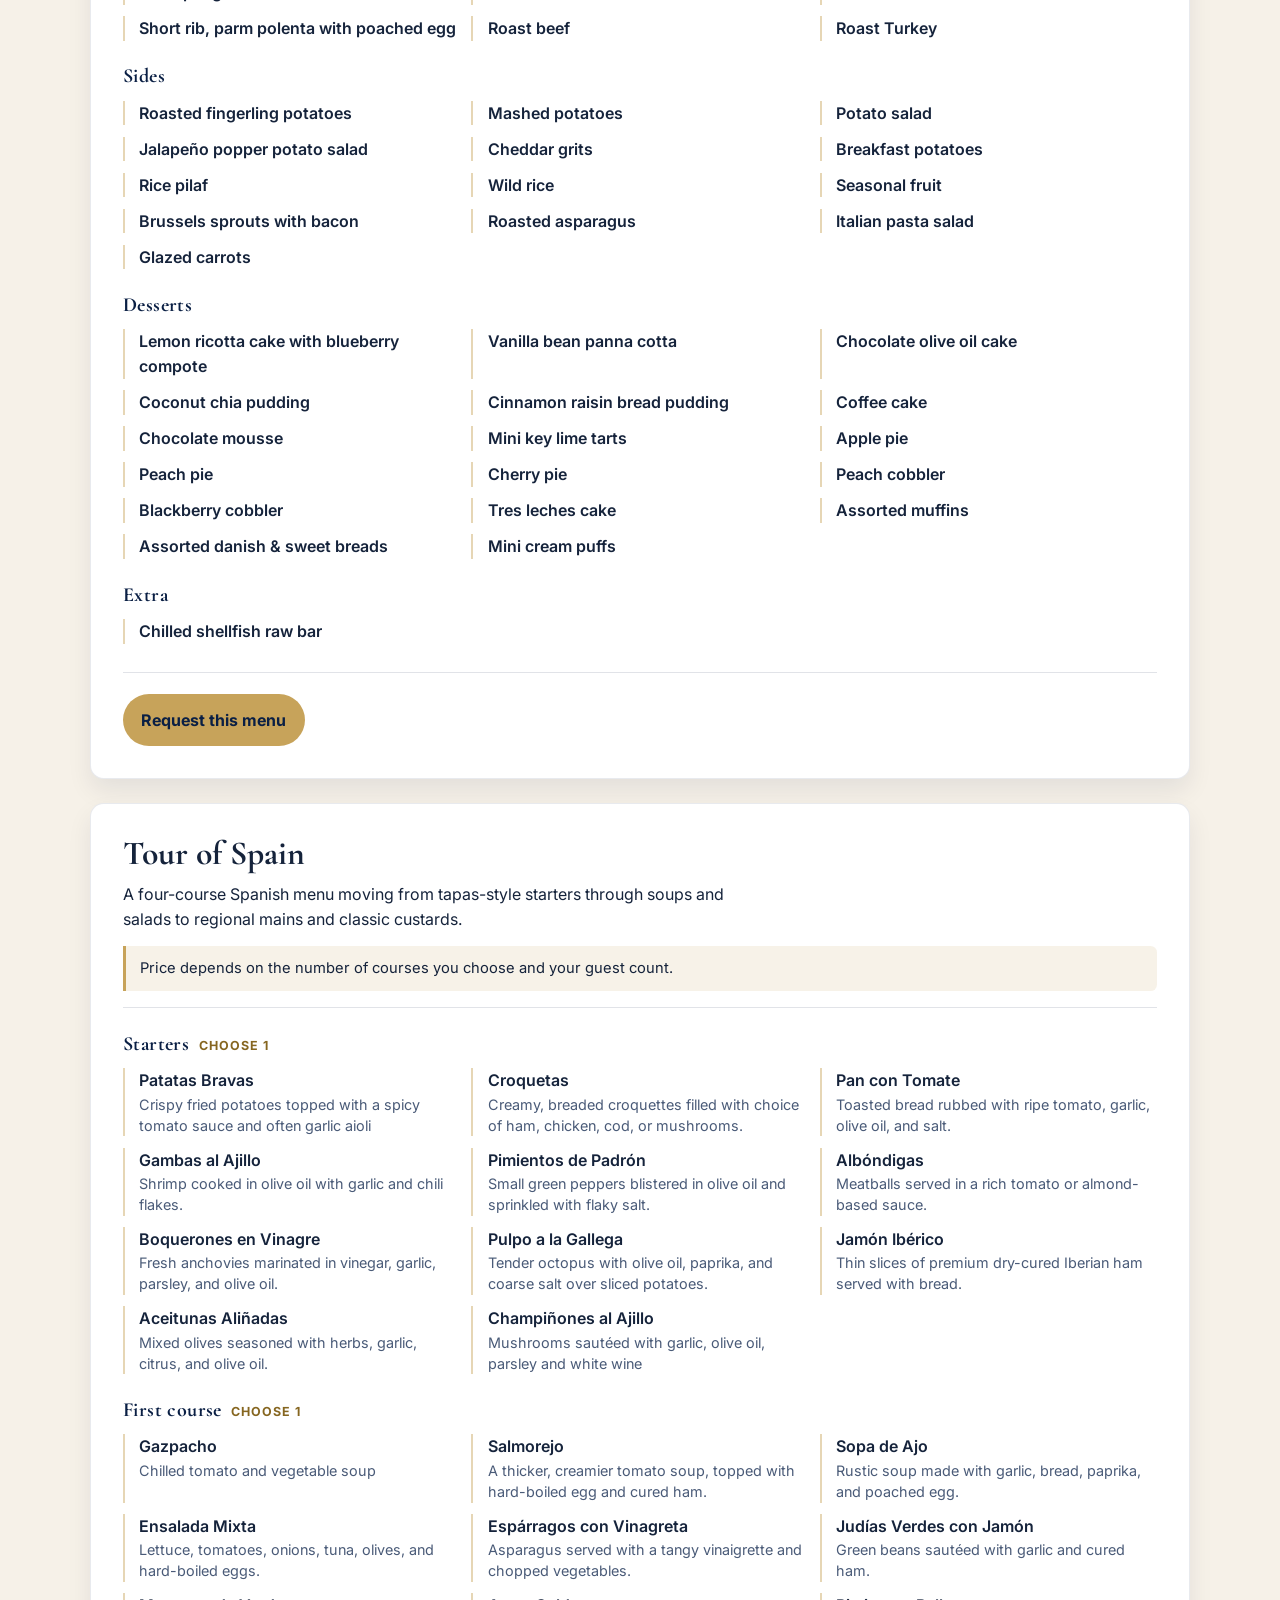
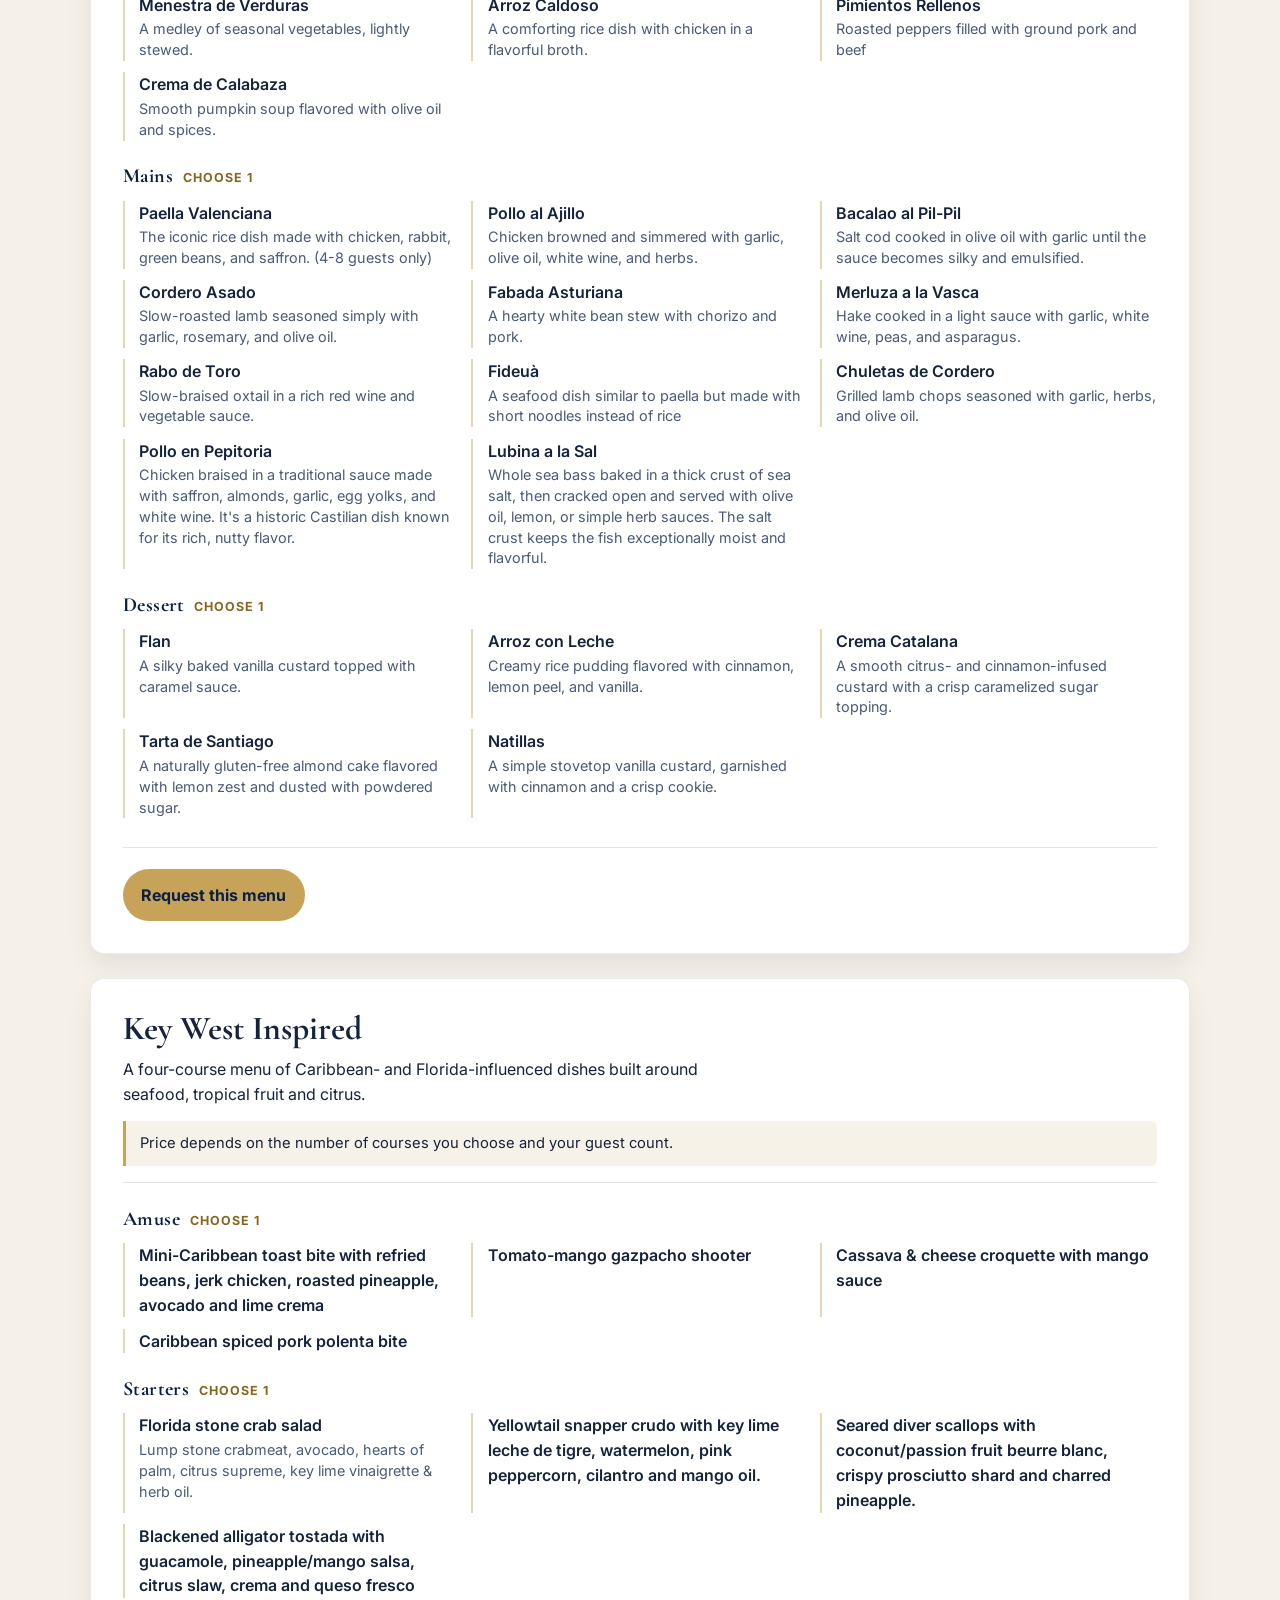
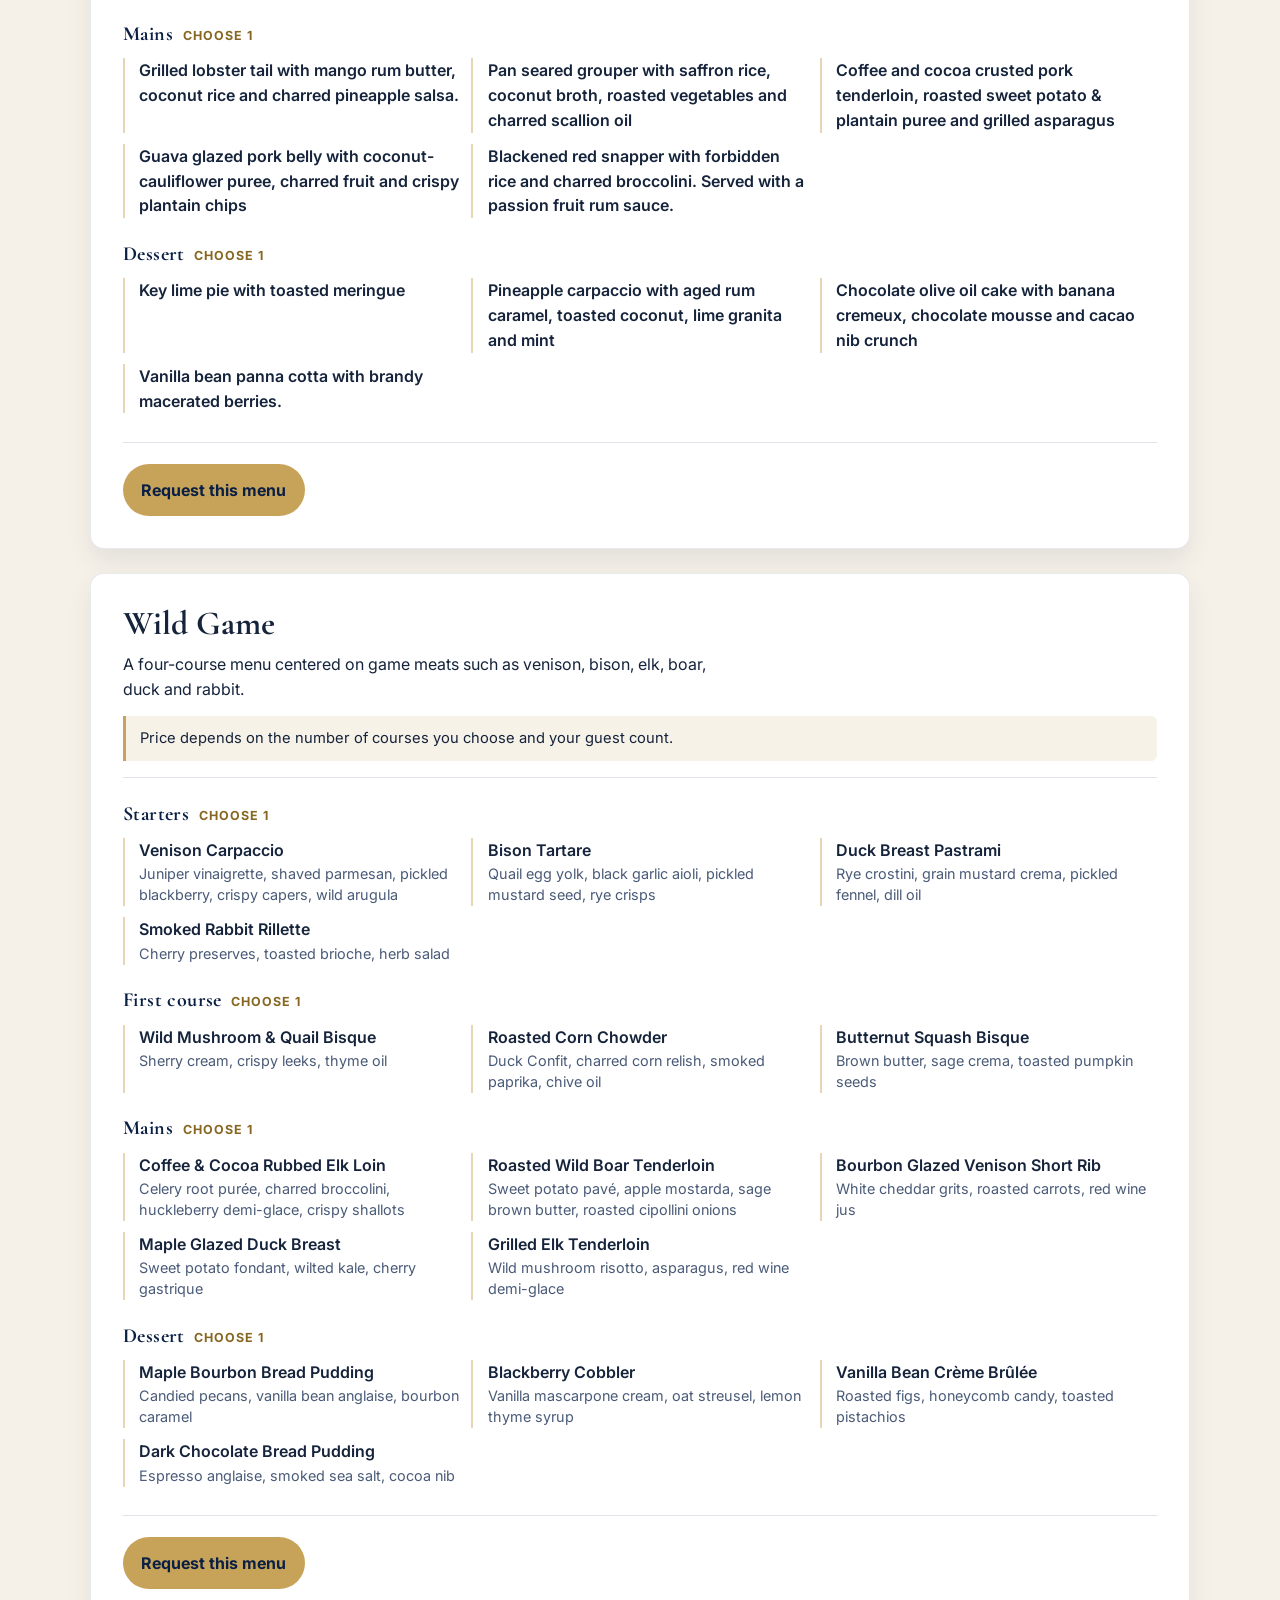
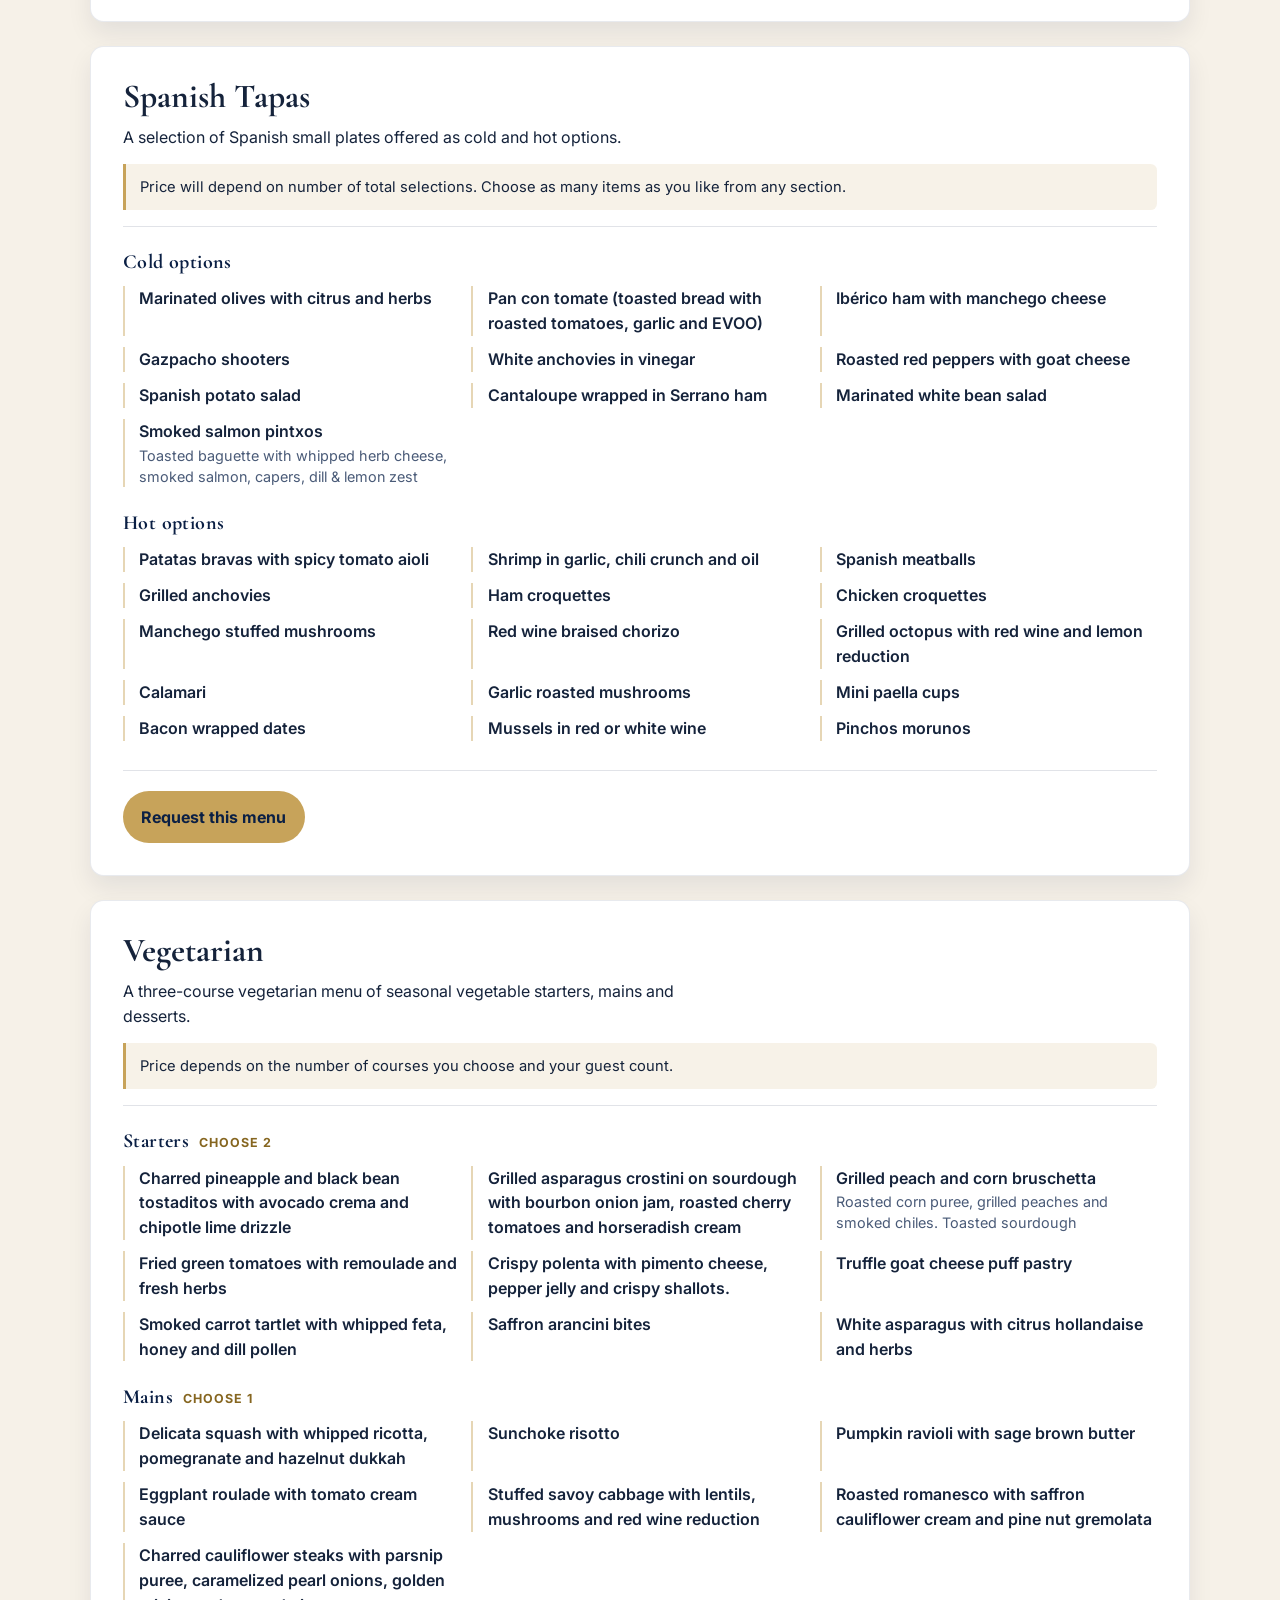
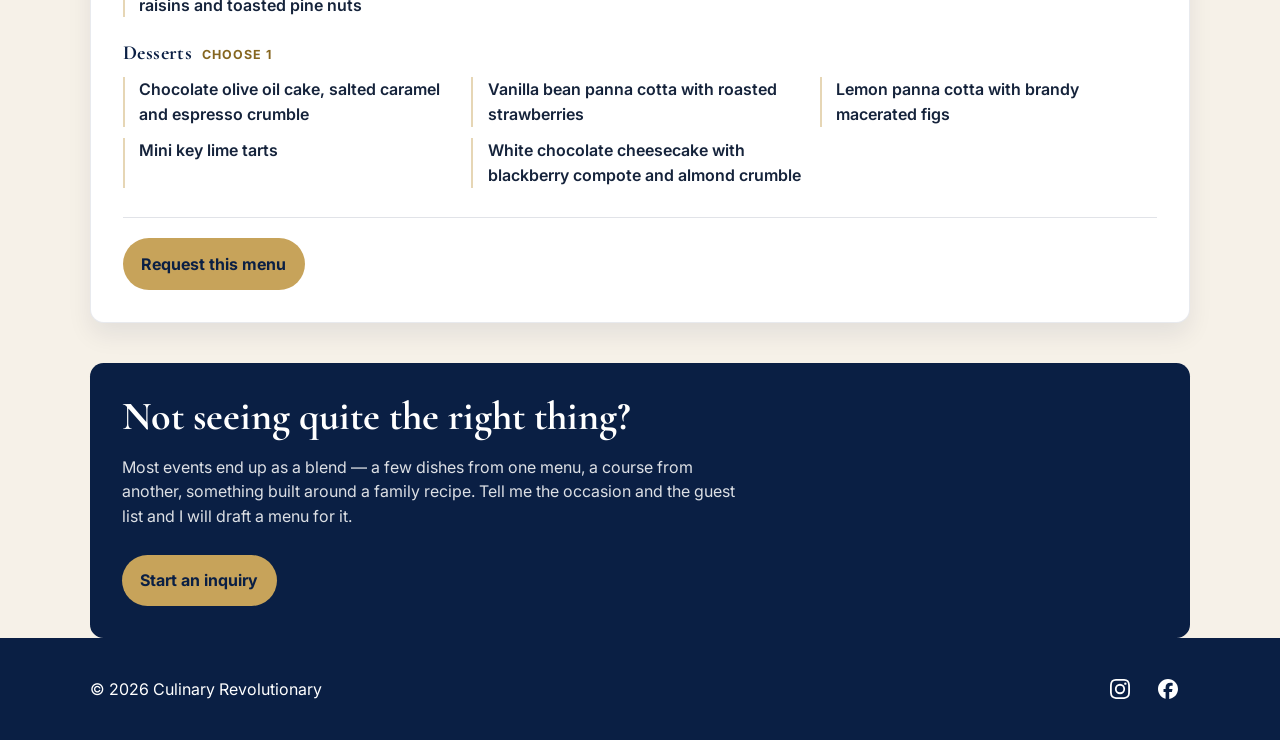
==== commit 02ff9d74: "Publish private dining blog and first Gulf Coast planning guide" ====
--- a/menus.html
+++ b/menus.html
@@ -3,20 +3,20 @@
 <head>
   <meta charset="UTF-8" />
   <meta name="viewport" content="width=device-width, initial-scale=1.0" />
-  <title>Sample Menus | Culinary Revolutionary — Private Chef, Southwest Florida</title>
+  <title>Sample Menus | Culinary Revolutionary</title>
   <meta
     name="description"
     content="Seven sample menus from Chef JB Martin: Italian, brunch, Spanish, Key West, wild game, tapas, and vegetarian. Every menu is customizable — choose your courses and dishes."
   />
   <meta name="theme-color" content="#0a1f44" />
-  <link rel="canonical" href="https://www.culinary-revolutionary.com/menus.html" />
+  <link rel="canonical" href="https://culinary-revolutionary.com/menus.html" />
 
   <meta property="og:type" content="website" />
   <meta property="og:site_name" content="Culinary Revolutionary" />
   <meta property="og:title" content="Sample Menus | Culinary Revolutionary" />
-  <meta property="og:description" content="Seven customizable sample menus from a private chef serving Southwest Florida." />
-  <meta property="og:image" content="https://www.culinary-revolutionary.com/public/assets/hero.jpg" />
-  <meta property="og:url" content="https://www.culinary-revolutionary.com/menus.html" />
+  <meta property="og:description" content="Seven customizable sample menus from a private chef serving South Florida's Gulf Coast." />
+  <meta property="og:image" content="https://culinary-revolutionary.com/public/assets/hero.jpg" />
+  <meta property="og:url" content="https://culinary-revolutionary.com/menus.html" />
   <meta name="twitter:card" content="summary_large_image" />
 
   <link rel="icon" href="favicon.ico" sizes="any" />
@@ -27,14 +27,22 @@
   <link
     href="https://fonts.googleapis.com/css2?family=Cormorant+Garamond:wght@600;700&family=Inter:wght@400;500;700&display=swap"
     rel="stylesheet"
+    media="print"
+    onload="this.media='all'"
   />
+  <noscript>
+    <link
+      href="https://fonts.googleapis.com/css2?family=Cormorant+Garamond:wght@600;700&family=Inter:wght@400;500;700&display=swap"
+      rel="stylesheet"
+    />
+  </noscript>
   <style>
     .icon-sprite { position: absolute; width: 0; height: 0; overflow: hidden; }
     .social-links { display: flex; align-items: center; gap: 0.15rem; margin: 0; padding: 0; list-style: none; }
     .social-links a { display: inline-flex; align-items: center; justify-content: center; width: 2.4rem; height: 2.4rem; }
     .social-links svg { display: block; width: 20px; height: 20px; fill: currentColor; }
   </style>
-  <link rel="stylesheet" href="styles.css?v=20260829-1" />
+  <link rel="stylesheet" href="styles.css?v=20260910-blog" />
 </head>
 <body>
   <a class="skip-link" href="#main">Skip to content</a>
@@ -67,6 +75,7 @@
           <li><a href="index.html#service-area">Service Area</a></li>
           <li><a href="menus.html" aria-current="page">Sample Menus</a></li>
           <li><a href="index.html#about">About</a></li>
+          <li><a href="/blog/">Blog</a></li>
           <li><a href="index.html#inquiry">Inquiry</a></li>
         </ul>
       </nav>
@@ -1231,6 +1240,6 @@
     </div>
   </footer>
 
-  <script src="script.js?v=20260829-1"></script>
+  <script src="script.js?v=20260910-blog"></script>
 </body>
 </html>
--- a/styles.css
+++ b/styles.css
@@ -374,6 +374,14 @@
   font-weight: 700;
 }
 
+.form-mode-note {
+  margin: 0.1rem 0 0;
+  max-width: 58ch;
+  color: var(--slate);
+  font-size: 0.86rem;
+  line-height: 1.5;
+}
+
 .site-footer {
   background: var(--navy);
   color: var(--white);
@@ -408,7 +416,7 @@
   box-shadow: 0 0 0 5px rgba(10, 31, 68, 0.6);
 }
 
-@media (max-width: 900px) {
+@media (max-width: 1200px) {
   .menu-toggle {
     display: inline-flex;
   }
@@ -458,7 +466,9 @@
     width: 100%;
     border-radius: 0;
   }
-
+}
+
+@media (max-width: 900px) {
   .services-grid,
   .menus-grid,
   .about-grid,
@@ -1117,3 +1127,49 @@
   color: var(--navy);
   border-color: rgba(10, 31, 68, 0.45);
 }
+
+/* Journal: real HTML articles, shared brand, readable without JavaScript. */
+#primary-nav a[aria-current="page"] { color: var(--gold); }
+.journal-intro { padding-bottom: 2rem; }
+.journal-intro h1, .article-heading h1 { max-width: 24ch; text-wrap: balance; }
+.article-lede { max-width: 65ch; font-size: 1.16rem; color: var(--slate); }
+.journal-list { padding-top: 0; }
+.journal-card { display: grid; grid-template-columns: 0.85fr 1.15fr; background: white; border-radius: 1rem; overflow: hidden; box-shadow: 0 6px 24px rgba(10,31,68,.07); margin-bottom: 2rem; }
+.journal-card-image img { display: block; width: 100%; height: 100%; min-height: 280px; object-fit: cover; }
+.journal-card-copy { padding: clamp(1.4rem, 3vw, 2.5rem); }
+.journal-card h2 { font-size: clamp(1.7rem, 3.2vw, 2.5rem); }
+.journal-card h2 a, .journal-card h3 a { color: var(--navy); text-decoration: none; }
+.journal-card h2 a:hover, .journal-card h3 a:hover { text-decoration: underline; text-decoration-thickness: 1px; text-underline-offset: .15em; }
+.journal-meta { font-size: .87rem; color: var(--slate); }
+.journal-meta a { color: inherit; }
+.text-link { display: inline-block; color: var(--navy); font-weight: 700; text-underline-offset: .22em; }
+.home-journal { margin-top: 1.5rem; }
+.home-journal h3 { font-size: clamp(1.6rem, 3vw, 2.2rem); }
+.breadcrumbs { display: flex; flex-wrap: wrap; gap: .65rem; font-size: .85rem; color: var(--slate); margin-bottom: 2rem; }
+.breadcrumbs a { color: var(--navy); }
+.article-heading { margin-bottom: 2.5rem; }
+.article-layout { display: grid; grid-template-columns: minmax(0, 2.2fr) minmax(230px, 1fr); gap: clamp(2rem, 5vw, 4rem); align-items: start; }
+.article-body { min-width: 0; font-size: 1.04rem; line-height: 1.8; }
+.article-body p { margin: 1.15rem 0; }
+.article-body h2 { font-size: clamp(1.7rem, 3vw, 2.15rem); margin: 2.7rem 0 1rem; scroll-margin-top: 1rem; }
+.article-body h3 { font-size: 1.4rem; margin: 1.6rem 0 .6rem; }
+.article-body li { margin: .65rem 0; }
+.article-body a, .article-contents a { color: var(--navy); text-underline-offset: .2em; }
+.article-image { margin: 0 0 2rem; }
+.article-image img { display: block; width: 100%; height: auto; border-radius: .9rem; }
+.article-image figcaption { margin-top: .5rem; font-size: .8rem; color: var(--slate); }
+.article-contents { border-top: 3px solid var(--gold); padding: 1.25rem 0; }
+.article-contents h2, .article-aside-cta h2 { font-size: 1.55rem; }
+.article-contents ul { padding-left: 1.2rem; }
+.article-contents li { margin: .8rem 0; font-size: .92rem; }
+.article-aside-cta { background: white; border-radius: .8rem; padding: 1.3rem; margin-top: 1rem; }
+.article-aside-cta .text-link { margin-top: 1rem; }
+.article-bottom { margin-top: 3rem; padding-top: 1.5rem; border-top: 1px solid rgba(10,31,68,.15); }
+@media (max-width: 750px) {
+  .journal-card, .article-layout { grid-template-columns: minmax(0, 1fr); }
+  .journal-card-image img { height: 230px; min-height: 0; }
+  .journal-article { padding-top: 2rem; }
+  .article-layout aside { grid-row: 1; }
+  .article-aside-cta { display: none; }
+  .article-contents { padding-bottom: 0; }
+}
